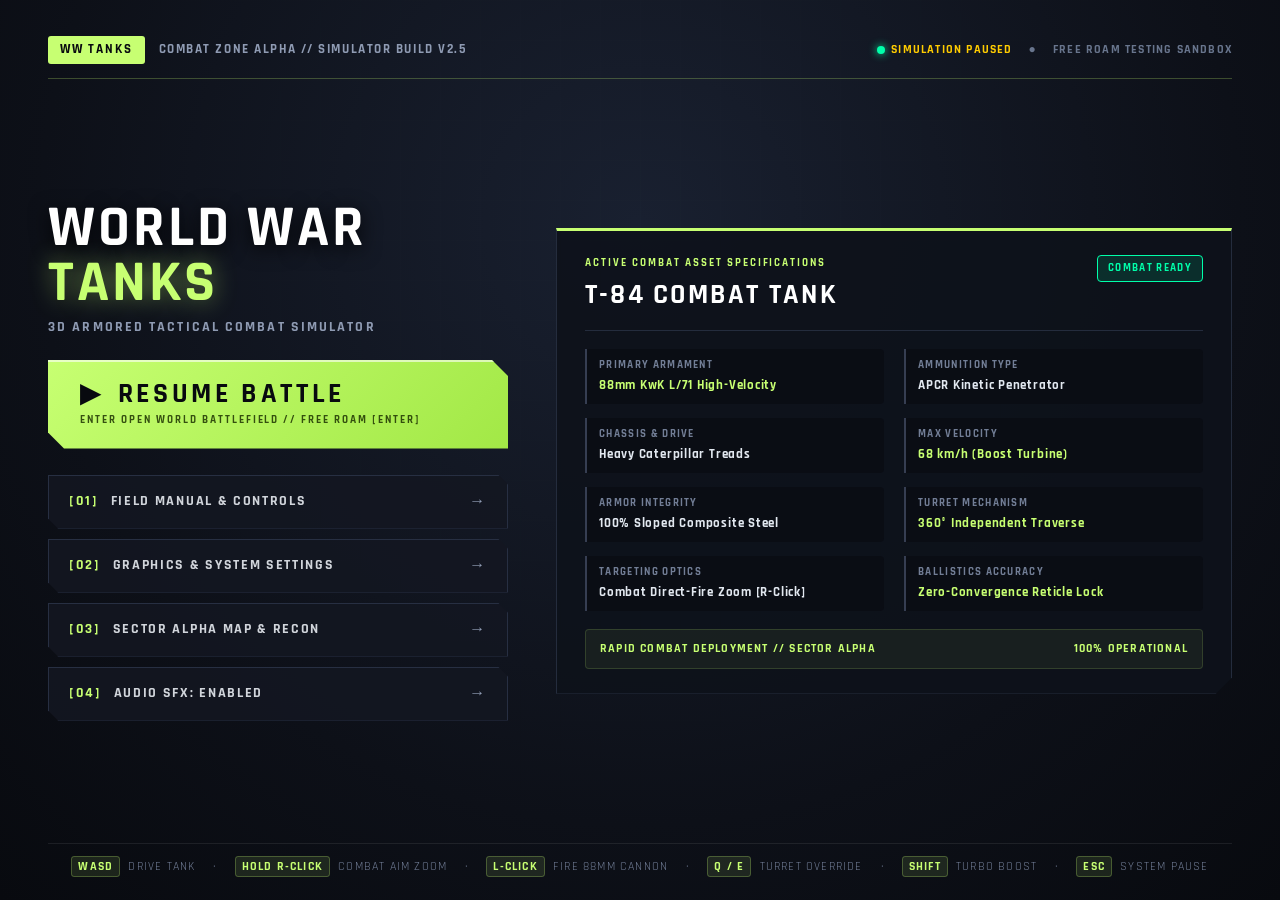
==== index.html @ 4872852e "Completely purge fake DOM cursor div to eliminate stuck green arrow, enforce 100% native hardware SV" ====
<!doctype html>
<html lang="en" data-ui-theme="light">

<head>
    <meta http-equiv="Cache-Control" content="no-cache, no-store, must-revalidate" />
    <meta http-equiv="Pragma" content="no-cache" />
    <meta http-equiv="Expires" content="0" />
  <script>
    (function () {
      window.__errors = [];
      window.addEventListener('error', function (e) {
        console.error('[CAPTURE-ERROR]', e.message, e.filename, e.lineno, e.error);
        window.__errors.push({ type: 'error', message: e.message, filename: e.filename, lineno: e.lineno, stack: e.error ? e.error.stack : null });
      });
      window.addEventListener('unhandledrejection', function (e) {
        console.error('[CAPTURE-REJECTION]', e.reason);
        window.__errors.push({ type: 'rejection', reason: String(e.reason), stack: e.reason ? (e.reason.stack || e.reason.message) : null });
      });
      const origFetch = window.fetch;
      window.fetch = async function (...args) {
        const res = await origFetch.apply(this, args);
        const origJson = res.json.bind(res);
        res.json = async function () {
          try {
            return await origJson();
          } catch (err) {
            console.error('[FETCH-JSON-FAIL]', args[0], err);
            window.__failedFetch = { url: args[0], status: res.status, err: err.message };
            throw err;
          }
        };
        return res;
      };
      const origParse = JSON.parse;
      JSON.parse = function (text, reviver) {
        try {
          return origParse.call(this, text, reviver);
        } catch (err) {
          console.error('[JSON-PARSE-FAIL]', text ? text.substring(0, 100) : text, err);
          window.__failedJsonParse = { text: text ? text.substring(0, 200) : text, err: err.message };
          throw err;
        }
      };
    })();
  </script>

  <meta charset="UTF-8" />
  <meta name="viewport" content="width=device-width, initial-scale=1.0, viewport-fit=cover" />
  <title>World War Tanks: 3D Armored Warfare</title>
  <link rel="canonical" href="https://longhoang-lyo.com/" />
  <link rel="alternate" hreflang="x-default" href="https://longhoang-lyo.com/" />
  <link rel="alternate" hreflang="en" href="https://longhoang-lyo.com/" />
  <meta name="description"
    content="World War Tanks 3D is an immersive armored warfare combat simulator featuring realistic track physics, 360-degree turret aiming, and open-world tactical exploration." />
  <meta name="author" content="WW Tanks Team" />
  <meta name="keywords"
    content="Tank Game, World War Tanks, Armored Warfare, Three.js, WebGL, 3D Game, Tank Simulator" />
  <meta name="robots" content="index, follow, max-image-preview:large, max-snippet:-1, max-video-preview:-1" />
  <meta name="google-site-verification" content="google7dbbbe643b465dba" />
  <meta name="mobile-web-app-capable" content="yes" />
  <meta name="apple-mobile-web-app-capable" content="yes" />
  <meta name="apple-mobile-web-app-status-bar-style" content="default" />
  <meta name="theme-color" content="#ffffff" />

  <!-- OpenGraph / Social -->
  <meta property="og:type" content="website" />
  <meta property="og:url" content="https://longhoang-lyo.com/" />
  <meta property="og:title" content="World War Tanks: 3D Armored Warfare" />
  <meta property="og:description" content="Immersive 3D armored combat simulator with realistic physics." />
  <meta property="og:image" content="https://longhoang-lyo.com/assets/meta/og-preview.png" />
  <meta property="og:image:width" content="1200" />
  <meta property="og:image:height" content="630" />
  <meta property="og:image:alt" content="World War Tanks 3D Combat Simulator Preview" />
  <meta property="og:site_name" content="World War Tanks 3D" />

  <!-- Twitter Cards -->
  <meta name="twitter:card" content="summary_large_image" />
  <meta name="twitter:site" content="@wwtanks_game" />
  <meta name="twitter:creator" content="@wwtanks_game" />
  <meta name="twitter:title" content="World War Tanks: 3D Armored Warfare" />
  <meta name="twitter:description" content="Immersive 3D armored combat simulator with realistic physics." />
  <meta name="twitter:image" content="https://longhoang-lyo.com/assets/meta/og-preview.png" />

  <!-- Favicon & Manifest Suite -->
  <link rel="icon" href="/favicon.ico" sizes="any" />
  <link rel="icon" type="image/svg+xml" href="/assets/elements/app-icon.svg" />
  <link rel="apple-touch-icon" sizes="180x180" href="/assets/elements/icon-192.png" />
  <link rel="manifest" href="/site.webmanifest" />
  <link rel="preload" as="image" href="/assets/elements/hud/title-intro.svg" fetchpriority="high" />

  <!-- Schema.org JSON-LD Structured Data -->
  <script type="application/ld+json">
    {
      "@context": "https://schema.org",
      "@type": "VideoGame",
      "name": "World War Tanks 3D: Armored Warfare",
      "description": "Immersive 3D armored combat simulator with realistic track physics, independent turret traversal, and open-world tactical gameplay.",
      "genre": ["Action", "Simulation", "Vehicle Combat"],
      "gamePlatform": ["Web Browser", "PC"]
    }
    </script>

  <style>


    *,
    *::before,
    *::after {
      box-sizing: border-box;
    }

    html {
      font-size: clamp(62.5%, 0.3125vw + 34.375%, 95%);
    }

    html,
    body {
      margin: 0;
      padding: 0;
      width: 100%;
      height: 100%;
      height: 100dvh;
      overflow: hidden !important;
      position: fixed;
      inset: 0;
      touch-action: none;
      -webkit-overflow-scrolling: touch;
      background-color: #0b0f15;
    }

    #webgl {
      position: fixed;
      inset: 0;
      width: 100%;
      height: 100%;
      display: block;
      z-index: 1;
      touch-action: none;
    }

    .sr-only,
    .visually-hidden,
    .u-visually-hidden {
      position: absolute !important;
      width: 1px !important;
      height: 1px !important;
      padding: 0 !important;
      margin: -1px !important;
      overflow: hidden !important;
      clip: rect(0, 0, 0, 0) !important;
      clip-path: inset(50%) !important;
      white-space: nowrap !important;
      border: 0 !important;
    }

    .fonts-loader {
      position: absolute;
      width: 1px;
      height: 1px;
      overflow: hidden;
      opacity: 0;
      pointer-events: none;
    }

    .startup-intro {
      position: fixed;
      inset: 0;
      z-index: 999;
      pointer-events: none;
      background-color: transparent;
    }

    .startup-intro__title {
      position: absolute;
      bottom: 3rem;
      left: 3rem;
      width: clamp(48rem, 36vw, 60rem);
      aspect-ratio: 569 / 213;
      background: url("/assets/elements/hud/title-intro.svg") no-repeat left bottom / contain;
      margin: 0;
      z-index: 1;
      pointer-events: none;
      opacity: 1;
    }

    @media (orientation: portrait) {
      .startup-intro__title {
        position: absolute;
        top: max(2rem, var(--layout-safe-top, 2rem));
        bottom: auto;
        left: max(2rem, var(--layout-safe-left, 2rem));
        width: min(calc(100vw - 4rem), 44rem);
      }
    }

    .startup-intro__stage--loading {
      position: absolute;
      inset: 0;
      display: grid;
      place-items: center;
      z-index: 2;
      background-color: #ffffff;
      pointer-events: auto;
    }

    .startup-intro__loader-shell {
      display: flex;
      flex-direction: column;
      gap: 1.6rem;
      width: min(31.5rem, calc(100vw - 4rem));
      box-sizing: border-box;
    }

    .startup-intro__label-row {
      display: flex;
      align-items: center;
      justify-content: space-between;
      gap: 1.2rem;
      width: 100%;
      box-sizing: border-box;
    }

    .startup-intro__label {
      margin: 0;
      flex: 1;
      min-width: 0;
      white-space: nowrap;
      overflow: hidden;
      text-overflow: ellipsis;
      font-family: "Rajdhani", "Barlow Condensed", "Trebuchet MS", sans-serif !important; letter-spacing: 0.08em; text-transform: uppercase;
      font-size: 1.6rem;
      font-weight: 800;
      letter-spacing: 0.02em;
      line-height: 1;
      text-transform: uppercase;
      color: #11121a;
    }

    .startup-intro__spinner {
      position: relative;
      width: 3.5rem;
      height: 2.6rem;
      flex: 0 0 auto;
    }

    .startup-intro__spinner-icon {
      position: absolute;
      width: 2rem;
      height: 2rem;
      object-fit: contain;
    }

    .startup-intro__spinner-icon--left {
      top: 0;
      left: 0;
      transform-origin: 50% 50%;
      animation: startup-intro-spin-left 6s linear infinite;
    }

    .startup-intro__spinner-icon--right {
      right: 0;
      bottom: 0;
      transform-origin: 50% 50%;
      animation: startup-intro-spin-right 6s linear infinite;
    }

    @keyframes startup-intro-spin-left {
      from {
        transform: rotate(0deg);
      }

      to {
        transform: rotate(-360deg);
      }
    }

    @keyframes startup-intro-spin-right {
      from {
        transform: rotate(0deg);
      }

      to {
        transform: rotate(360deg);
      }
    }

    .startup-intro__progress {
      position: relative;
      width: 100%;
      height: 2.8rem;
      box-sizing: border-box;
    }

    .startup-intro__progress-svg {
      width: 100%;
      height: 100%;
      display: block;
    }

    .startup-intro__progress-svg use[id^="bar_"] {
      display: none;
    }

    @media (max-width: 48rem) {
      .startup-intro__loader-shell {
        width: min(30rem, calc(100vw - 4rem));
        gap: 1.2rem;
      }

      .startup-intro__label {
        font-size: 1.6rem;
      }
    }

    /* FPS Turret Sniper Scope Styling */
    body.fps-mode-active #aim-circle {
      width: 48px !important;
      height: 48px !important;
      transition: width 0.15s ease, height 0.15s ease;
    }

    body.fps-mode-active #aim-circle .aim-dot {
      background: #ff3344 !important;
      box-shadow: 0 0 8px rgba(255, 51, 68, 0.95) !important;
      width: 5px !important;
      height: 5px !important;
    }

    body.fps-mode-active #aim-circle .aim-part {
      background: rgba(0, 255, 170, 0.95) !important;
      box-shadow: 0 0 5px rgba(0, 255, 170, 0.8) !important;
    }

    body.fps-mode-active #aim-circle .aim-top {
      height: 14px !important;
    }

    body.fps-mode-active #aim-circle .aim-bottom {
      height: 14px !important;
    }

    body.fps-mode-active #aim-circle .aim-left {
      width: 14px !important;
    }

    body.fps-mode-active #aim-circle .aim-right {
      width: 14px !important;
    }
  
    /* Tactical HUD: only visible in-game */
    body.in-menu-mode #tank-hud,
    body.in-menu-mode #aim-circle,
    body.in-menu-mode #aim-required-alert,
    body.in-menu-mode #fps-mode-badge {
      display: none !important;
      visibility: hidden !important;
      pointer-events: none !important;
    }

    
    /* PERMANENT SUPPRESSION OF TUTORIAL CARDS & FLOATING NOTICES */
    .tutorial-card,
    .tutorial-card--desktop,
    .tutorial-card__panel,
    .tutorial-card__touch-body,
    .tutorial-card__content,
    .tutorial-card__keys,
    .tutorial-card__copy {
      display: none !important;
      opacity: 0 !important;
      visibility: hidden !important;
      pointer-events: none !important;
    }

    </style>
  <link rel="preconnect" href="https://fonts.googleapis.com" />
  <link rel="preconnect" href="https://fonts.gstatic.com" crossorigin />
  <link rel="preconnect" href="https://www.gstatic.com" crossorigin />
  
  <link href="https://fonts.googleapis.com/css2?family=Barlow:wght@400;500;600;700&display=swap" rel="stylesheet"
    media="print" onload="this.media='all'" />
  <noscript>
    <div
      style="padding: 2rem; color: #ffffff; background: #0c1118; font-family: sans-serif; max-width: 800px; margin: 0 auto;">
      <h1>World War Tanks: 3D Armored Warfare</h1>
      <p>A WebGL-enabled browser is required to play World War Tanks 3D.</p>
      <h2>Combat Controls</h2>
      <ul>
        <li><strong>W / S:</strong> Hull Treads Forward / Reverse</li>
        <li><strong>A / D:</strong> Neutral Pivot Steering Left / Right</li>
        <li><strong>Mouse:</strong> Turret Traverse & Camera Orbit</li>
        <li><strong>Space / Click:</strong> Fire Main Cannon</li>
        <li><strong>Shift:</strong> Boost Overdrive</li>
      </ul>
    </div>
  </noscript>
  <!-- Cloudflare Web Analytics -->
  <script>
    const host = window.location.hostname
    const isLocal =
      host === "localhost" ||
      host === "127.0.0.1" ||
      host === "[::1]" ||
      host.endsWith(".local") ||
      /^10\.\d+\.\d+\.\d+$/.test(host) ||
      /^192\.168\.\d+\.\d+$/.test(host) ||
      /^172\.(1[6-9]|2\d|3[0-1])\.\d+\.\d+$/.test(host)
    const isPreview =
      host.endsWith(".pages.dev") && host !== "long-hoang-portfolio.pages.dev"

    if (!isLocal && !isPreview) {
      const s = document.createElement("script")
      s.defer = true
      s.src = "https://static.cloudflareinsights.com/beacon.min.js"
      s.setAttribute(
        "data-cf-beacon",
        '{"token": "ac46163c5b574a99a1c7b91dee848b37", "spa": true}',
      )
      document.head.appendChild(s)
    }
  </script>
  <!-- End Cloudflare Web Analytics -->
  <script type="module" crossorigin src="/assets/vYUQZzfX.js?v=2.6.0"></script>
  <link rel="modulepreload" crossorigin href="/assets/C0xwqhbh.js">
  <link rel="modulepreload" crossorigin href="/assets/DrDnj3Lb.js">
  <link rel="modulepreload" crossorigin href="/assets/BW6YWG0R.js">
  <link rel="modulepreload" crossorigin href="/assets/Co_82n2H.js">
  <link rel="modulepreload" crossorigin href="/assets/t1WzwXnd.js">
  <link rel="modulepreload" crossorigin href="/assets/D9JAKPuk.js">
  <link rel="modulepreload" crossorigin href="/assets/CozVMRND.js">
  <link rel="modulepreload" crossorigin href="/assets/DADMk73e.js">
  <link rel="stylesheet" crossorigin href="/assets/BcJjgNcx.css">

  <style id="tank-game-hud-style">
    /* Hide portfolio banners and promotional artifacts */
    [aria-label*="Skip gameplay"],
    [aria-label*="Open About Me"],
    [aria-label*="preview my projects"] {
      display: none !important;
    }

    /* World War Tank Combat HUD */
    #tank-hud {
      position: fixed;
      inset: 0;
      pointer-events: none;
      z-index: 100;
      font-family: "Rajdhani", "Barlow Condensed", "Inter", -apple-system, BlinkMacSystemFont, "Segoe UI", Roboto, sans-serif;
      color: #ffffff;
      user-select: none;
    }

    /* World War Tanks Precision Combat Crosshair */
    #aim-circle {
      position: fixed !important;
      top: 50% !important;
      left: 50% !important;
      transform: translate(-50%, -50%) !important;
      width: 32px !important;
      height: 32px !important;
      pointer-events: none !important;
      display: block !important;
      z-index: 99999 !important;
      opacity: 0.92 !important;
      transition: opacity 0.2s ease, width 0.15s ease, height 0.15s ease;
    }

    body.aim-mode-active #aim-circle {
      opacity: 1.0 !important;
      width: 38px !important;
      height: 38px !important;
    }

    #aim-circle .aim-visual {
      position: relative !important;
      width: 100% !important;
      height: 100% !important;
    }

    #aim-circle .aim-dot {
      position: absolute !important;
      top: 50% !important;
      left: 50% !important;
      width: 5px !important;
      height: 5px !important;
      background: #00ffaa !important;
      border-radius: 50% !important;
      transform: translate(-50%, -50%) !important;
      box-shadow: 0 0 6px rgba(0, 255, 170, 0.95), 0 0 2px #000000 !important;
      border: none !important;
      opacity: 1 !important;
      display: block !important;
    }

    body.aim-mode-active #aim-circle .aim-dot {
      background: #ff3344 !important;
      box-shadow: 0 0 10px rgba(255, 51, 68, 1.0), 0 0 2px #000000 !important;
    }

    #aim-circle .aim-part {
      position: absolute !important;
      background: #ffffff !important;
      box-shadow: 0 0 2px #000000, 0 0 4px rgba(0, 0, 0, 0.8) !important;
      background-image: none !important;
      border-radius: 1px !important;
    }

    body.aim-mode-active #aim-circle .aim-part {
      background: #00ffaa !important;
      box-shadow: 0 0 6px rgba(0, 255, 170, 0.9), 0 0 2px #000000 !important;
    }

    #aim-circle .aim-top {
      top: 0px !important;
      left: 50% !important;
      transform: translateX(-50%) !important;
      width: 2px !important;
      height: 8px !important;
    }

    #aim-circle .aim-bottom {
      bottom: 0px !important;
      left: 50% !important;
      transform: translateX(-50%) !important;
      width: 2px !important;
      height: 8px !important;
    }

    #aim-circle .aim-left {
      left: 0px !important;
      top: 50% !important;
      transform: translateY(-50%) !important;
      width: 8px !important;
      height: 2px !important;
    }

    #aim-circle .aim-right {
      right: 0px !important;
      top: 50% !important;
      transform: translateY(-50%) !important;
      width: 8px !important;
      height: 2px !important;
    }

    #aim-circle .aim-kill,
    #aim-circle .aim-kill-part,
    #aim-circle .aim-grab-mode-wrapper,
    .tank-crosshair {
      display: none !important;
    }

    /* Completely eliminate all storytelling, case-study, tutorial, and portfolio elements */
    .tutorial-card,
    .tutorial-layer,
    #tutorial-layer,
    .action-point,
    .action-point-layer,
    .case-study-page,
    .case-study-page__images-column,
    .case-study-page__sidebar,
    .case-study-page__toc-bg,
    .case-study-page__toc-surface,
    .about-page,
    .statue-page,
    .hanzii-page,
    .touch-map-button,
    .grab-mode-bottom-hud,
    .grab-mode-pill,
    .email-popup,
    .submit-item-popup {
      display: none !important;
      opacity: 0 !important;
      visibility: hidden !important;
      pointer-events: none !important;
    }


    /* Top Header Banner */
    .tank-top-bar {
      position: absolute;
      top: 16px;
      left: 50%;
      transform: translateX(-50%);
      display: flex;
      align-items: center;
      gap: 16px;
      background: rgba(15, 20, 28, 0.75);
      border: 1px solid rgba(0, 255, 170, 0.35);
      border-radius: 6px;
      padding: 6px 20px;
      backdrop-filter: blur(8px);
      font-size: 13px;
      font-weight: 700;
      letter-spacing: 0.12em;
      text-transform: uppercase;
    }

    .tank-top-bar .badge {
      background: #00ffaa;
      color: #0b0f15;
      padding: 2px 8px;
      border-radius: 3px;
      font-weight: 800;
    }

    /* Bottom Left: Vehicle Status & Hull Compass */
    .tank-status-panel {
      position: absolute;
      bottom: 24px;
      left: 24px;
      width: 280px;
      background: rgba(12, 17, 24, 0.85);
      border: 1px solid rgba(255, 255, 255, 0.15);
      border-left: 4px solid #00ffaa;
      border-radius: 8px;
      padding: 16px;
      backdrop-filter: blur(10px);
      box-shadow: 0 8px 32px rgba(0, 0, 0, 0.4);
    }

    .tank-status-title {
      display: flex;
      justify-content: space-between;
      align-items: center;
      margin-bottom: 8px;
      font-size: 14px;
      font-weight: 800;
      letter-spacing: 0.08em;
      color: #00ffaa;
    }

    .tank-hp-bar-shell {
      width: 100%;
      height: 12px;
      background: rgba(255, 255, 255, 0.1);
      border-radius: 3px;
      overflow: hidden;
      margin-bottom: 8px;
    }

    .tank-hp-fill {
      width: 100%;
      height: 100%;
      background: linear-gradient(90deg, #00ffaa, #00bfff);
      transition: width 0.3s ease;
    }

    .tank-telemetry-row {
      display: flex;
      justify-content: space-between;
      font-size: 12px;
      color: #a0aec0;
      font-weight: 600;
    }

    .tank-telemetry-value {
      font-size: 16px;
      font-weight: 800;
      color: #ffffff;
    }

    /* Bottom Right: Weapon & Munitions Tray */
    .tank-weapon-panel {
      position: absolute;
      bottom: 24px;
      right: 24px;
      width: 260px;
      background: rgba(12, 17, 24, 0.85);
      border: 1px solid rgba(255, 255, 255, 0.15);
      border-right: 4px solid #00d4ff;
      border-radius: 8px;
      padding: 16px;
      backdrop-filter: blur(10px);
      box-shadow: 0 8px 32px rgba(0, 0, 0, 0.4);
      text-align: right;
    }

    .tank-weapon-name {
      font-size: 14px;
      font-weight: 800;
      color: #00d4ff;
      letter-spacing: 0.06em;
      margin-bottom: 4px;
    }

    .tank-status-ready {
      font-size: 13px;
      font-weight: 700;
      color: #00ffaa;
      margin-bottom: 8px;
    }

    .tank-ammo-counts {
      display: flex;
      justify-content: flex-end;
      gap: 16px;
      font-size: 12px;
      color: #cbd5e0;
    }

    /* Controls guide bottom bar */
    .tank-controls-bar {
      position: absolute;
      bottom: 12px;
      left: 50%;
      transform: translateX(-50%);
      font-size: 11px;
      color: rgba(255, 255, 255, 0.8);
      background: rgba(17, 18, 26, 0.85);
      border: 1px solid #272935;
      padding: 5px 16px;
      border-radius: 20px;
      letter-spacing: 0.06em;
      white-space: nowrap;
      z-index: 100;
    }

    .tank-controls-bar span {
      color: #00ffaa;
      font-weight: 700;
    }
  
            /* =========================================================
       PHYSICAL IN-GAME TACTICAL HARDWARE CURSOR
       ========================================================= */
    /* AUTHENTIC HARDWARE-ACCELERATED IN-GAME TACTICAL CURSOR */
    body.in-menu-mode,
    body.in-menu-mode *,
    #game-home-screen,
    #game-home-screen *,
    .menu-modal-overlay,
    .menu-modal-overlay * {
      cursor: url("data:image/svg+xml,%3Csvg xmlns='http://www.w3.org/2000/svg' width='28' height='28' viewBox='0 0 28 28'%3E%3Cpolygon points='1,1 1,22 7,16 11,26 15,24 11,15 19,15' fill='%23c7ff72' stroke='%23000' stroke-width='1.5' stroke-linejoin='round' filter='drop-shadow(0 2px 4px rgba(0,0,0,0.8))'/%3E%3Cpolygon points='3,4 3,17 7,13 10,21 12,20 9,13 15,13' fill='%2300ffaa' opacity='0.7'/%3E%3Ccircle cx='2' cy='2' r='1.5' fill='%23ffffff'/%3E%3C/svg%3E") 1 1, default !important;
    }

    body.in-menu-mode button,
    body.in-menu-mode a,
    body.in-menu-mode input,
    body.in-menu-mode select,
    body.in-menu-mode .btn-deck-deploy,
    body.in-menu-mode .btn-deck-action,
    body.in-menu-mode .preset-card,
    body.in-menu-mode .settings-tab-btn,
    body.in-menu-mode .opt-btn,
    body.in-menu-mode .menu-modal-close,
    body.in-menu-mode [role="button"],
    #game-home-screen button,
    #game-home-screen [role="button"],
    .menu-modal-overlay button,
    .menu-modal-overlay [role="button"],
    .menu-modal-overlay input,
    .menu-modal-overlay select {
      cursor: url("data:image/svg+xml,%3Csvg xmlns='http://www.w3.org/2000/svg' width='28' height='28' viewBox='0 0 28 28'%3E%3Cpolygon points='1,1 1,22 7,16 11,26 15,24 11,15 19,15' fill='%2300ffaa' stroke='%23000' stroke-width='1.5' stroke-linejoin='round' filter='drop-shadow(0 2px 4px rgba(0,0,0,0.8))'/%3E%3Cpolygon points='3,4 3,17 7,13 10,21 12,20 9,13 15,13' fill='%23ffffff' opacity='0.8'/%3E%3Ccircle cx='2' cy='2' r='1.5' fill='%23ffffff'/%3E%3C/svg%3E") 1 1, pointer !important;
    }

/* =========================================================
       CUSTOM TACTICAL IN-GAME CURSOR & SETTINGS SYSTEM
       ========================================================= */
    

    

    /* In-game Live FPS Badge */
    #live-fps-badge {
      display: inline-flex;
      align-items: center;
      gap: 6px;
      padding: 4px 10px;
      background: #11121a;
      border: 1px solid #272935;
      border-radius: 999px;
      color: #c7ff72;
      font-family: monospace;
      font-size: 11px;
      font-weight: 800;
      letter-spacing: 0.05em;
    }

    /* Pause Menu Header Return Button */
    #btn-return-menu {
      position: fixed;
      top: 18px;
      left: 18px;
      z-index: 999;
      background: #11121a;
      border: 1px solid #272935;
      color: #c7ff72;
      padding: 8px 16px;
      font-family: "Rajdhani", "Barlow Condensed", -apple-system, sans-serif;
      font-size: 12px;
      font-weight: 800;
      letter-spacing: 0.08em;
      border-radius: 6px;
      cursor: pointer;
      transition: all 0.15s ease;
      display: flex;
      align-items: center;
      gap: 6px;
    }

    #btn-return-menu:hover {
      background: #191b24;
      border-color: #c7ff72;
      box-shadow: 0 0 12px rgba(199, 255, 114, 0.25);
    }

    /* Settings Modal Navigation Tabs */
    .settings-tabs-bar {
      display: grid;
      grid-template-columns: repeat(4, 1fr);
      gap: 8px;
      border-bottom: 2px solid #272935;
      padding-bottom: 12px;
      margin-bottom: 16px;
      overflow: visible;
    }

    .settings-tab-btn {
      background: #11121a;
      border: 1px solid #272935;
      color: #8f93a5;
      font-family: "Rajdhani", "Barlow Condensed", sans-serif;
      font-size: 13px;
      font-weight: 700;
      letter-spacing: 0.08em;
      letter-spacing: 0.05em;
      text-transform: uppercase;
      padding: 10px 6px;
      border-radius: 6px;
      transition: all 0.15s ease;
      white-space: nowrap;
      display: flex;
      align-items: center;
      justify-content: center;
      box-sizing: border-box;
      width: 100%;
    }

    .settings-tab-btn:hover {
      color: #ffffff;
      border-color: #393b49;
    }

    .settings-tab-btn.active {
      background: #191b24;
      border-color: #c7ff72;
      color: #c7ff72;
      box-shadow: 0 0 12px rgba(199, 255, 114, 0.15);
    }

    .settings-tab-pane {
      display: none;
      flex-direction: column;
      gap: 14px;
    }

    .settings-tab-pane.active {
      display: flex;
    }

    /* Settings Rows & Pill Buttons */
    .setting-row {
      display: flex;
      flex-direction: column;
      gap: 6px;
      padding: 12px 14px;
      background: #11121a;
      border: 1px solid #202330;
      border-radius: 8px;
    }

    .setting-label-row {
      display: flex;
      justify-content: space-between;
      align-items: center;
    }

    .setting-title {
      font-family: "Rajdhani", "Barlow Condensed", sans-serif;
      font-size: 14px;
      font-weight: 700;
      letter-spacing: 0.08em;
      color: #dfdfe2;
      text-transform: uppercase;
      display: flex;
      align-items: center;
      gap: 8px;
    }

    .setting-current-val {
      font-size: 11px;
      font-weight: 800;
      color: #c7ff72;
      letter-spacing: 0.06em;
    }

    .setting-desc {
      font-size: 11px;
      color: #686a77;
      margin: 0;
      line-height: 1.4;
    }

    .opt-btn-group {
      display: flex;
      gap: 6px;
      flex-wrap: wrap;
      margin-top: 4px;
    }

    .opt-btn {
      padding: 6px 14px;
      background: #191b24;
      border: 1px solid #272935;
      color: #8f93a5;
      border-radius: 6px;
      font-family: "Rajdhani", "Barlow Condensed", sans-serif;
      font-size: 13px;
      font-weight: 700;
      letter-spacing: 0.08em;
      letter-spacing: 0.08em;
      text-transform: uppercase;
      transition: all 0.12s ease;
    }

    .opt-btn:hover {
      border-color: #393b49;
      color: #dfdfe2;
    }

    .opt-btn.active {
      background: rgba(199, 255, 114, 0.12);
      border-color: #c7ff72;
      color: #c7ff72;
      box-shadow: 0 0 10px rgba(199, 255, 114, 0.2);
    }

    .preset-card-group {
      display: grid;
      grid-template-columns: repeat(4, 1fr);
      gap: 8px;
      margin-top: 4px;
    }

    .preset-card {
      background: #11121a;
      border: 2px solid #272935;
      border-radius: 8px;
      padding: 10px 8px;
      display: flex;
      flex-direction: column;
      align-items: center;
      gap: 4px;
      cursor: pointer;
      transition: all 0.15s ease;
      text-align: center;
    }

    .preset-card:hover {
      border-color: #393b49;
      transform: translateY(-2px);
    }

    .preset-card.active {
      border-color: #c7ff72;
      background: rgba(199, 255, 114, 0.08);
      box-shadow: 0 0 16px rgba(199, 255, 114, 0.2);
    }

    .preset-name {
      font-family: "Rajdhani", "Barlow Condensed", sans-serif !important;
      font-size: 16px;
      font-weight: 800;
      letter-spacing: 0.1em;
      text-transform: uppercase;
      letter-spacing: 0.05em;
      color: #ffffff;
    }

    .preset-card.active .preset-name {
      color: #c7ff72;
    }

    .preset-sub {
      font-size: 10px;
      color: #686a77;
      font-weight: 700;
    }

    /* Sliders */
    .setting-slider {
      width: 100%;
      height: 6px;
      background: #272935;
      border-radius: 3px;
      outline: none;
      -webkit-appearance: none;
      margin-top: 6px;
    }

    .setting-slider::-webkit-slider-thumb {
      -webkit-appearance: none;
      width: 18px;
      height: 18px;
      background: #c7ff72;
      border: 2px solid #11121a;
      border-radius: 50%;
      cursor: pointer;
      box-shadow: 0 0 8px rgba(199, 255, 114, 0.4);
    }

/* =========================================================
       WORLD WAR TANKS: 3D ARMORED WARFARE - AUTHENTIC HOME SCREEN
       ========================================================= */
    /* =========================================================
       AUTHENTIC AAA VIDEO GAME COMMAND DECK & HOME SCREEN
       ========================================================= */
    #game-home-screen {
      position: fixed !important;
      inset: 0 !important;
      z-index: 100000 !important;
      display: flex !important;
      flex-direction: column !important;
      justify-content: space-between !important;
      align-items: center !important;
      padding: 36px 48px 24px 48px !important;
      box-sizing: border-box !important;
      pointer-events: auto !important;
      /* Genuine AAA Military Dark Slate Steel & Tactical Vignette */
      background: 
        radial-gradient(circle at 50% 25%, rgba(28, 36, 54, 0.85) 0%, rgba(13, 16, 24, 0.98) 65%, #080a0f 100%),
        linear-gradient(rgba(199, 255, 114, 0.03) 1px, transparent 1px),
        linear-gradient(90deg, rgba(199, 255, 114, 0.03) 1px, #080a0f 1px) !important;
      background-size: 100% 100%, 40px 40px, 40px 40px !important;
      opacity: 1;
      visibility: visible;
      transition: opacity 0.35s cubic-bezier(0.16, 1, 0.3, 1), visibility 0.35s ease;
      font-family: "Rajdhani", "Barlow Condensed", sans-serif;
      user-select: none;
      overflow: hidden;
    }

    #game-home-screen.menu-hidden {
      opacity: 0 !important;
      visibility: hidden !important;
      pointer-events: none !important;
    }

    /* Top Command Header */
    .deck-top-bar {
      width: 100%;
      max-width: 1320px;
      display: flex;
      justify-content: space-between;
      align-items: center;
      border-bottom: 1px solid rgba(199, 255, 114, 0.25);
      padding-bottom: 14px;
      box-sizing: border-box;
    }

    .deck-brand {
      display: flex;
      align-items: center;
      gap: 14px;
    }

    .deck-badge {
      padding: 4px 12px;
      background: #c7ff72;
      color: #080a0f;
      font-size: 13px;
      font-weight: 800;
      letter-spacing: 0.14em;
      border-radius: 3px;
    }

    .deck-sector {
      font-size: 13px;
      font-weight: 700;
      color: #8f9bb3;
      letter-spacing: 0.12em;
      text-transform: uppercase;
    }

    .deck-telemetry {
      display: flex;
      align-items: center;
      gap: 16px;
      font-size: 12px;
      font-weight: 700;
      letter-spacing: 0.1em;
      color: #68758d;
    }

    .deck-status-active {
      color: #00ffaa;
      display: flex;
      align-items: center;
      gap: 6px;
    }

    .deck-status-active::before {
      content: "";
      width: 8px;
      height: 8px;
      background: #00ffaa;
      border-radius: 50%;
      box-shadow: 0 0 8px #00ffaa;
      animation: status-blink 2s infinite ease-in-out;
    }

    @keyframes status-blink {
      0%, 100% { opacity: 1; transform: scale(1); }
      50% { opacity: 0.4; transform: scale(0.85); }
    }

    /* Main Deck Layout: 2 High-Tech Columns */
    .deck-body {
      width: 100%;
      max-width: 1320px;
      display: grid;
      grid-template-columns: 460px 1fr;
      gap: 48px;
      align-items: center;
      margin: auto 0;
    }

    /* Left Column: Command & Deploy */
    .deck-left-col {
      display: flex;
      flex-direction: column;
      gap: 22px;
    }

    .deck-hero-title {
      font-family: "Rajdhani", "Barlow Condensed", sans-serif;
      font-size: 58px;
      font-weight: 900;
      line-height: 0.95;
      letter-spacing: 0.05em;
      color: #ffffff;
      text-transform: uppercase;
      text-shadow: 0 4px 20px rgba(0, 0, 0, 0.9);
      margin: 0;
    }

    .deck-hero-title span {
      color: #c7ff72;
      text-shadow: 0 0 24px rgba(199, 255, 114, 0.45);
    }

    .deck-hero-sub {
      font-size: 14px;
      font-weight: 700;
      color: #8f9bb3;
      letter-spacing: 0.15em;
      text-transform: uppercase;
      margin-top: 6px;
    }

    /* Massive Primary DEPLOY CTA Button */
    .btn-deck-deploy {
      position: relative;
      width: 100%;
      padding: 20px 32px;
      background: linear-gradient(135deg, #c7ff72 0%, #a2e846 100%);
      color: #080a0f;
      border: none;
      clip-path: polygon(0 0, calc(100% - 16px) 0, 100% 16px, 100% 100%, 16px 100%, 0 calc(100% - 16px));
      font-family: "Rajdhani", "Barlow Condensed", sans-serif;
      font-size: 26px;
      font-weight: 900;
      letter-spacing: 0.14em;
      text-transform: uppercase;
      cursor: pointer;
      display: flex;
      flex-direction: column;
      align-items: flex-start;
      gap: 4px;
      box-shadow: 0 8px 32px rgba(199, 255, 114, 0.3), inset 0 2px 0 rgba(255, 255, 255, 0.6);
      transition: all 0.15s ease;
      overflow: hidden;
    }

    .btn-deck-deploy:hover {
      background: linear-gradient(135deg, #d8ff8a 0%, #b4f757 100%);
      transform: translateY(-2px);
      box-shadow: 0 12px 40px rgba(199, 255, 114, 0.5), inset 0 2px 0 rgba(255, 255, 255, 0.8);
    }

    .btn-deck-deploy:active {
      transform: translateY(2px);
      box-shadow: 0 4px 16px rgba(199, 255, 114, 0.3);
    }

    .btn-deploy-main {
      display: flex;
      align-items: center;
      gap: 12px;
      font-size: 28px;
      line-height: 1;
    }

    .btn-deploy-sub {
      font-size: 11px;
      font-weight: 800;
      letter-spacing: 0.18em;
      color: #1e3302;
      opacity: 0.85;
    }

    /* Tactical Action Buttons */
    .deck-actions-list {
      display: flex;
      flex-direction: column;
      gap: 10px;
      margin-top: 4px;
    }

    .btn-deck-action {
      width: 100%;
      padding: 14px 20px;
      background: rgba(19, 23, 34, 0.85);
      border: 1px solid #272f42;
      clip-path: polygon(0 0, calc(100% - 10px) 0, 100% 10px, 100% 100%, 10px 100%, 0 calc(100% - 10px));
      color: #d1d5db;
      font-family: "Rajdhani", "Barlow Condensed", sans-serif;
      font-size: 14px;
      font-weight: 700;
      letter-spacing: 0.12em;
      text-transform: uppercase;
      display: flex;
      justify-content: space-between;
      align-items: center;
      cursor: pointer;
      transition: all 0.12s ease;
    }

    .btn-deck-action:hover {
      background: #1b2130;
      border-color: #c7ff72;
      color: #ffffff;
      transform: translateX(4px);
      box-shadow: 0 0 16px rgba(199, 255, 114, 0.15);
    }

    .action-num {
      color: #c7ff72;
      font-weight: 800;
      margin-right: 12px;
    }

    .action-arrow {
      color: #8f9bb3;
      font-size: 16px;
      transition: transform 0.12s ease;
    }

    .btn-deck-action:hover .action-arrow {
      color: #c7ff72;
      transform: translateX(4px);
    }

    /* Right Column: Tactical Armor Spec Sheet & Hologram */
    .deck-right-col {
      display: flex;
      flex-direction: column;
    }

    .tactical-spec-card {
      background: rgba(14, 18, 27, 0.92);
      border: 1px solid #242c3d;
      border-top: 3px solid #c7ff72;
      clip-path: polygon(0 0, 100% 0, 100% calc(100% - 16px), calc(100% - 16px) 100%, 0 100%);
      padding: 24px 28px;
      display: flex;
      flex-direction: column;
      gap: 18px;
      box-shadow: 0 16px 48px rgba(0, 0, 0, 0.7);
    }

    .spec-header {
      display: flex;
      justify-content: space-between;
      align-items: flex-start;
      border-bottom: 1px solid #242c3d;
      padding-bottom: 14px;
    }

    .spec-asset-tag {
      font-size: 11px;
      font-weight: 800;
      color: #c7ff72;
      letter-spacing: 0.18em;
      text-transform: uppercase;
    }

    .spec-asset-name {
      font-size: 28px;
      font-weight: 900;
      color: #ffffff;
      letter-spacing: 0.08em;
      margin-top: 2px;
    }

    .spec-status-pill {
      padding: 4px 10px;
      background: rgba(0, 255, 170, 0.12);
      border: 1px solid #00ffaa;
      border-radius: 4px;
      color: #00ffaa;
      font-size: 11px;
      font-weight: 800;
      letter-spacing: 0.12em;
    }

    /* Telemetry Grid */
    .spec-grid {
      display: grid;
      grid-template-columns: repeat(2, 1fr);
      gap: 14px 20px;
    }

    .spec-item {
      display: flex;
      flex-direction: column;
      gap: 3px;
      background: rgba(8, 10, 15, 0.55);
      border-left: 2px solid #363e52;
      padding: 8px 12px;
      border-radius: 0 4px 4px 0;
    }

    .spec-label {
      font-size: 11px;
      font-weight: 800;
      color: #727e96;
      letter-spacing: 0.12em;
      text-transform: uppercase;
    }

    .spec-value {
      font-size: 13px;
      font-weight: 700;
      color: #e2e8f0;
      letter-spacing: 0.06em;
    }

    .spec-value.highlight {
      color: #c7ff72;
    }

    .spec-footer-bar {
      display: flex;
      justify-content: space-between;
      align-items: center;
      background: rgba(199, 255, 114, 0.06);
      border: 1px solid rgba(199, 255, 114, 0.15);
      padding: 10px 14px;
      border-radius: 4px;
      font-size: 12px;
      font-weight: 800;
      color: #c7ff72;
      letter-spacing: 0.1em;
    }

        @media (max-width: 1200px) {
      .deck-body {
        grid-template-columns: 380px 1fr !important;
        gap: 24px !important;
      }
      .deck-hero-title {
        font-size: 44px !important;
      }
      .spec-asset-name {
        font-size: 22px !important;
      }
      .spec-grid {
        gap: 10px 14px !important;
      }
    }

    @media (max-height: 800px) {
      #game-home-screen {
        padding: 18px 36px 14px 36px !important;
      }
      .deck-hero-title {
        font-size: 40px !important;
      }
      .btn-deck-deploy {
        padding: 14px 24px !important;
      }
      .btn-deck-action {
        padding: 10px 16px !important;
      }
      .tactical-spec-card {
        padding: 16px 20px !important;
        gap: 12px !important;
      }
    }

    /* Bottom Command Deck Footer */
    .deck-footer {
      width: 100%;
      max-width: 1320px;
      display: flex;
      justify-content: center;
      align-items: center;
      gap: 18px;
      border-top: 1px solid rgba(255, 255, 255, 0.08);
      padding-top: 14px;
      font-size: 12px;
      color: #717d96;
      letter-spacing: 0.1em;
      text-transform: uppercase;
      box-sizing: border-box;
      flex-wrap: wrap;
    }

    .deck-footer span {
      color: #c7ff72;
      font-weight: 800;
      background: rgba(199, 255, 114, 0.1);
      border: 1px solid rgba(199, 255, 114, 0.25);
      padding: 2px 6px;
      border-radius: 3px;
      margin-right: 4px;
    }

    /* In-game return to menu button */
    #btn-return-menu {
      position: fixed;
      top: 18px;
      left: 20px;
      z-index: 9999;
      background: rgba(25, 27, 36, 0.85);
      border: 1px solid #272935;
      color: #dfdfe2;
      font-family: "Rajdhani", "Barlow Condensed", sans-serif;
      font-size: 13px;
      font-weight: 700;
      letter-spacing: 0.08em;
      letter-spacing: 0.12em;
      padding: 8px 14px;
      border-radius: 6px;
      cursor: pointer;
      display: none;
      backdrop-filter: blur(6px);
      transition: border-color 0.15s ease, color 0.15s ease;
    }

    #btn-return-menu:hover {
      border-color: #c7ff72;
      color: #c7ff72;
    }

    /* Modal Styling */
    .menu-modal-overlay {
      position: fixed;
      inset: 0;
      z-index: 1000000;
      background: rgba(10, 12, 18, 0.82);
      backdrop-filter: blur(8px);
      display: flex;
      align-items: center;
      justify-content: center;
      padding: 24px;
      opacity: 0;
      visibility: hidden;
      pointer-events: none;
      transition: opacity 0.25s ease, visibility 0.25s ease;
    }

    .menu-modal-overlay.active {
      opacity: 1;
      visibility: visible;
      pointer-events: auto;
    }

    .menu-modal {
      background: #191b24;
      border: 2px solid #272935;
      border-radius: 12px;
      width: 100%;
      max-width: 560px;
      padding: 28px 32px;
      box-shadow: 0 20px 48px rgba(0, 0, 0, 0.75);
      display: flex;
      flex-direction: column;
      gap: 20px;
      color: #dfdfe2;
      font-family: "Rajdhani", "Barlow Condensed", -apple-system, sans-serif;
      box-sizing: border-box;
      scrollbar-width: thin;
      scrollbar-color: #272935 #11121a;
    }

    .menu-modal::-webkit-scrollbar {
      width: 6px;
    }
    .menu-modal::-webkit-scrollbar-track {
      background: #11121a;
      border-radius: 4px;
    }
    .menu-modal::-webkit-scrollbar-thumb {
      background: #272935;
      border-radius: 4px;
    }
    .menu-modal::-webkit-scrollbar-thumb:hover {
      background: #c7ff72;
    }

    .menu-modal-header {
      display: flex;
      justify-content: space-between;
      align-items: center;
      border-bottom: 1px solid #272935;
      padding-bottom: 14px;
    }

    .menu-modal-title {
      font-family: "Rajdhani", "Barlow Condensed", "Trebuchet MS", sans-serif !important; letter-spacing: 0.08em; text-transform: uppercase;
      font-size: 22px;
      letter-spacing: 0.04em;
      color: #c7ff72;
      margin: 0;
    }

    .menu-modal-close {
      background: none;
      border: none;
      color: #8f93a5;
      font-size: 22px;
      cursor: pointer;
      padding: 4px 8px;
      line-height: 1;
    }

    .menu-modal-close:hover {
      color: #ffffff;
    }

    .modal-controls-grid {
      display: grid;
      grid-template-columns: 140px 1fr;
      gap: 12px 18px;
      align-items: center;
      font-size: 13px;
    }

    .modal-controls-grid strong {
      color: #c7ff72;
      font-family: "Rajdhani", "Barlow Condensed", -apple-system, sans-serif;
      font-weight: 800;
      letter-spacing: 0.06em;
    }

    .modal-controls-grid div:nth-child(even) {
      color: #dfdfe2;
    }
    

    /* Hide combat HUD elements while on Menu Screen */
    body.in-menu-mode .tank-top-bar,
    body.in-menu-mode .tank-status-panel,
    body.in-menu-mode .tank-weapon-panel,
    body.in-menu-mode .tank-controls-bar,
    body.in-menu-mode #aim-circle,
    body.in-menu-mode #fps-mode-badge,
    body.in-menu-mode #aim-required-alert {
      display: none !important;
    }

    </style>

  <!-- Military & Tactical AAA Game Typography (Rajdhani, Barlow Condensed, Inter) -->
  <link rel="preconnect" href="https://fonts.googleapis.com" />
  <link rel="preconnect" href="https://fonts.gstatic.com" crossorigin />
  <link href="https://fonts.googleapis.com/css2?family=Barlow+Condensed:ital,wght@0,600;0,700;0,800;0,900;1,700&family=Rajdhani:wght@600;700;800&family=Inter:wght@400;500;600;700;800&display=swap" rel="stylesheet" />
</head>

<body>
  <div class="js-fonts-loader fonts-loader">
    <div class="font rajdhani" data-font="700 20px Rajdhani">&nbsp;</div>
    <div class="font barlow" data-font="400 20px Barlow">&nbsp;</div>
  </div>
  <div id="startup-intro" class="startup-intro" data-state="LOADING">
    <div class="startup-intro__title" role="img" aria-label="WORLD WAR TANKS 3D"></div>
    <div class="startup-intro__stage startup-intro__stage--loading">
      <div class="startup-intro__loader-shell">
        <div class="startup-intro__label-row">
          <p id="startup-loader-label" class="startup-intro__label" aria-live="polite">PREPARING RENDERER...</p>
          <div class="startup-intro__spinner">
            <img class="startup-intro__spinner-icon startup-intro__spinner-icon--left"
              src="/assets/elements/icons/secondary-settings.svg" alt="" aria-hidden="true" width="24" height="24" />
            <img class="startup-intro__spinner-icon startup-intro__spinner-icon--right"
              src="/assets/elements/icons/secondary-settings.svg" alt="" aria-hidden="true" width="24" height="24" />
          </div>
        </div>
        <div class="startup-intro__progress" role="progressbar" aria-labelledby="startup-loader-label" aria-valuemin="0"
          aria-valuemax="100" aria-valuenow="0">
          <svg width="350" height="31" viewBox="0 0 350 31" fill="none" xmlns="http://www.w3.org/2000/svg"
            class="startup-intro__progress-svg">
            <g id="progress_bar">
              <use href="/assets/elements/hud/progress-bar.svg#overlay" />
              <use id="bar_1" href="/assets/elements/hud/progress-bar.svg#bar_1" style="display: none;" />
              <use id="bar_2" href="/assets/elements/hud/progress-bar.svg#bar_2" style="display: none;" />
              <use id="bar_3" href="/assets/elements/hud/progress-bar.svg#bar_3" style="display: none;" />
              <use id="bar_4" href="/assets/elements/hud/progress-bar.svg#bar_4" style="display: none;" />
              <use id="bar_5" href="/assets/elements/hud/progress-bar.svg#bar_5" style="display: none;" />
            </g>
          </svg>
        </div>
      </div>
    </div>
  </div>
  <main id="app-root" role="main" aria-label="World War Tanks 3D Game">
    <h1 class="u-visually-hidden">World War Tanks: 3D Armored Warfare</h1>

    <!-- Crawlable Static Semantic Outline for Search Engines -->
    <section class="u-visually-hidden" aria-label="Game Overview and Field Manual">
      <header>
        <h2>World War Tanks: 3D Armored Warfare</h2>
        <p>
          Command heavy armor in an authentic 3D World War tank simulator. Featuring realistic track dynamics, neutral
          pivot steering, independent turret traverse, ballistic cannon trajectories, and tactical battlefield
          destruction.
        </p>
      </header>
      <section aria-label="Armored Combat Systems">
        <h3>Combat Specifications</h3>
        <ul>
          <li><strong>Chassis:</strong> Heavy Combat Track System with dual-sprocket independent track physics</li>
          <li><strong>Main Armament:</strong> 88mm KwK High-Velocity Cannon with APCR and HE shell complement</li>
          <li><strong>Turret Drive:</strong> 360-degree precision hydraulic turret with gyroscopic stabilization</li>
          <li><strong>Controls:</strong> WASD track steering, Mouse turret look & aim, Left Click / Space to fire</li>
        </ul>
      </section>
      <section aria-label="Combat Sectors">
        <h3>Combat Operations</h3>
        <p>
          Navigate hazardous industrial conflict zones, engage hostile armor detachments, eliminate enemy
          fortifications, and secure allied supply depots across open battlegrounds.
        </p>
      </section>
    </section>





      <section aria-label="Core Technology">
        <h2>Core Technology Stack & Principles</h2>
        <p>Engineered with Three.js, Rapier 3D physics, procedural track dynamics, and WebGL rendering.</p>
      </section>

    <canvas id="webgl" role="img" tabindex="0"
      aria-label="3D Interactive Portfolio World featuring interactive projects, characters, and environment">
      <p>Your browser does not support WebGL. Please enable WebGL or access the portfolio details in text mode.</p>
    </canvas>
  </main>
  <noscript>
    <div
      style="padding: 2rem; color: #ffffff; background: #0c1118; font-family: sans-serif; max-width: 800px; margin: 0 auto;">
      <h1>World War Tanks: 3D Armored Warfare</h1>
      <p>A WebGL-enabled browser is required to play World War Tanks 3D.</p>
      <h2>Combat Controls</h2>
      <ul>
        <li><strong>W / S:</strong> Hull Treads Forward / Reverse</li>
        <li><strong>A / D:</strong> Neutral Pivot Steering Left / Right</li>
        <li><strong>Mouse:</strong> Turret Traverse & Camera Orbit</li>
        <li><strong>Space / Click:</strong> Fire Main Cannon</li>
        <li><strong>Shift:</strong> Boost Overdrive</li>
      </ul>
    </div>
  </noscript>

  <!-- World War Tanks Game Tactical HUD -->
  <div id="tank-hud">
    <!-- Aim Required Alert Prompt -->
    <div id="aim-required-alert"
      style="opacity: 0; transition: opacity 0.25s ease; position: absolute; bottom: 84px; left: 50%; transform: translateX(-50%); background: rgba(220, 40, 40, 0.9); color: #ffffff; font-size: 12px; font-weight: 800; padding: 6px 18px; border-radius: 4px; pointer-events: none; letter-spacing: 0.1em; z-index: 1000; box-shadow: 0 0 16px rgba(220, 40, 40, 0.6);">
      HOLD RIGHT CLICK OR PRESS SCROLL TO AIM BEFORE FIRING
    </div>

    <!-- FPS Sniper Mode Indicator Badge -->
    <div id="fps-mode-badge"
      style="display: none; position: absolute; top: 64px; left: 50%; transform: translateX(-50%); background: rgba(10, 20, 28, 0.85); border: 1.5px solid #00ffaa; color: #00ffaa; font-size: 11px; font-weight: 800; padding: 4px 16px; border-radius: 4px; letter-spacing: 0.12em; box-shadow: 0 0 16px rgba(0, 255, 170, 0.4); backdrop-filter: blur(8px); pointer-events: none;">
      ● FPS TURRET GUNNER &middot; FREE AIM ACTIVE
    </div>

    <!-- Reticle -->


    <!-- Top Combat Header -->
    <div class="tank-top-bar">
      <span class="badge">WW TANKS</span>
      <span>SECTOR: COMBAT ZONE ALPHA</span>
      <span style="color: #00ffaa;">● ONLINE</span>
    
      <div id="live-fps-badge" style="display: none;">FPS: <span id="live-fps-val">60</span></div></div>

    <!-- Bottom Left Status Widget -->
    <div class="tank-status-panel">
      <div class="tank-status-title">
        <span>T-84 COMBAT TANK</span>
        <span id="tank-armor-txt">ARMOR: 100%</span>
      </div>
      <div class="tank-hp-bar-shell">
        <div id="tank-hp-bar" class="tank-hp-fill"></div>
      </div>
      <div class="tank-telemetry-row">
        <div>
          <div>SPEED</div>
          <div id="tank-speed-val" class="tank-telemetry-value">0 <span style="font-size: 11px;">KM/H</span></div>
        </div>
        <div>
          <div>GEAR</div>
          <div id="tank-gear-val" class="tank-telemetry-value" style="color: #00ffaa;">1ST</div>
        </div>
        <div>
          <div>HULL HEADING</div>
          <div id="tank-heading-val" class="tank-telemetry-value">035°</div>
        </div>
      </div>
    </div>

    <!-- Bottom Right Weapon Widget -->
    <div class="tank-weapon-panel">
      <div class="tank-weapon-name">88mm KwK HIGH-VELOCITY CANNON</div>
      <div id="tank-reload-status" class="tank-status-ready">● LOADED & READY</div>
      <div class="tank-ammo-counts">
        <div>APCR: <strong id="tank-ap-count" style="color: #ffffff;">38</strong></div>
        <div>HE SHELL: <strong id="tank-he-count" style="color: #ffffff;">14</strong></div>
      </div>
    </div>

    <!-- Controls hint -->
    <div class="tank-controls-bar">
      <span>WASD</span> TANK TREADS &middot; <span>MOUSE</span> 360° LOOK &amp; TURRET AIM &middot; <span>CLICK
        CANVAS</span> LOCK CURSOR &middot; <span>HOLD R-CLICK</span> ZOOM AIM &middot; <span>PRESS SCROLL</span> LOCK
      AIM &middot; <span>L-CLICK</span> FIRE CANNON
    </div>
  </div>

  <!-- HUD Telemetry & Key Update Script -->
  <script>
    (function () {
      let reloadTimer = 0;
      let isBoosting = false;

      // Auto dismiss intro overlay upon click or keypress
      document.addEventListener('click', function (e) {
        const intro = document.querySelector('.startup-intro');
        if (intro && intro.style.display !== 'none' && !intro.classList.contains('startup-intro--dismissed')) {
          const btn = document.querySelector('.startup-intro__enter');
          if (btn) btn.click();
          intro.classList.add('startup-intro--dismissed');
          intro.style.display = 'none';
          // Ensure Home Screen Menu is visible
          window.openGameMenu();
        }
      });

      window.addEventListener('keydown', function (e) {
        const intro = document.querySelector('.startup-intro');
        if (intro && intro.style.display !== 'none' && !intro.classList.contains('startup-intro--dismissed')) {
          if (['Space', 'Enter', 'KeyW', 'KeyA', 'KeyS', 'KeyD'].includes(e.code)) {
            const btn = document.querySelector('.startup-intro__enter');
            if (btn) btn.click();
            intro.classList.add('startup-intro--dismissed');
            intro.style.display = 'none';
          }
        }
      });

      // Pointer Lock on Canvas Click
      const canvas = document.querySelector('#webgl');
      if (canvas) {
        canvas.addEventListener('click', function () {
          if (window.isGameMenuOpen) return;
          if (!document.pointerLockElement) {
            canvas.requestPointerLock?.();
          }
        });
      }

      // Space key cannon firing
      window.addEventListener('keydown', function (e) {
        if (e.code === 'Space' && reloadTimer <= 0) {
          triggerShoot();
        }
        if (e.code === 'ShiftLeft' || e.code === 'ShiftRight') {
          isBoosting = true;
        }
      });

      window.addEventListener('keyup', function (e) {
        if (e.code === 'ShiftLeft' || e.code === 'ShiftRight') {
          isBoosting = false;
        }
      });

      // Strict Canvas click lock for seamless PC mouse look (DISABLED IN MENUS)
      window.addEventListener('pointerdown', function (e) {
        if (window.isGameMenuOpen) return;
        if (!e.target || e.target.closest('button, a, input, textarea, select, .game-home-screen, .menu-modal-overlay, .game-command-deck, .tactical-spec-card')) return;
        const canvas = document.querySelector('canvas');
        if (canvas && document.pointerLockElement !== canvas) {
          canvas.requestPointerLock?.();
        }
      }, true);

      // Failsafe: Automatically release pointerLock if engaged while menu is open
      document.addEventListener('pointerlockchange', function () {
        if (window.isGameMenuOpen && document.pointerLockElement) {
          try { document.exitPointerLock?.(); } catch (err) {}
        }
      });

      function triggerShoot() {
        if (reloadTimer > 0) return;
        reloadTimer = 0.25;

        const reloadIndicatorEl = document.querySelector('.tactical-hud__reload-indicator');
        if (reloadIndicatorEl) {
          reloadIndicatorEl.textContent = '● RECHARGING BREECH...';
          reloadIndicatorEl.style.color = '#ffaa00';
        }

        const tankReloadEl = document.querySelector('#tank-reload-status');
        if (tankReloadEl) {
          tankReloadEl.textContent = '○ RELOADING...';
          tankReloadEl.style.color = '#ffaa00';
        }

        // Decrement ammo count
        const apEl = document.querySelector('#tank-ap-count');
        if (apEl) {
          let cur = parseInt(apEl.textContent, 10);
          if (!isNaN(cur) && cur > 0) apEl.textContent = cur - 1;
        }

        // Screen recoil kick
        const ch = document.querySelector('#aim-circle');
        if (ch) {
          ch.style.transform = 'translate(-50%, -54%) scale(1.2)';
          setTimeout(() => {
            ch.style.transform = 'translate(-50%, -50%) scale(1.0)';
          }, 100);
        }
      }

      // High frequency 60fps real-time physics HUD telemetry sync
      // High performance cached HUD telemetry
      let _cachedSpeedEl = null, _cachedGearEl = null, _cachedHeadingEl = null, _cachedBarEl = null, _cachedArmorEl = null, _cachedReloadEl = null;
      let _lastKmh = -1, _lastGear = '', _lastDeg = -1, _lastPct = -1, _lastReloadReady = false;

      window.addEventListener('mousedown', function (e) {
        if (window.isGameMenuOpen) return;
        if (e.button === 0) {
          const cam = window._app && window._app.world ? window._app.world.camera : null;
          const isAimActive = cam && (cam.isAiming || cam.isAimFixed);
          if (!isAimActive) {
            const alertEl = document.querySelector('#aim-required-alert');
            if (alertEl) {
              alertEl.style.opacity = '1';
              clearTimeout(alertEl._timer);
              alertEl._timer = setTimeout(() => { alertEl.style.opacity = '0'; }, 1100);
            }
            return;
          }
          if (reloadTimer <= 0) {
            triggerShoot();
          }
        }
      });

      // Auto-enable input and dynamic physics body immediately
      function ensureGameActive() {
        if (window.isGameMenuOpen) return;
        if (window._app && window._app.world) {
          const ctrl = window._app.world.controller;
          if (ctrl) ctrl.inputEnabled = true;
          const pw = window._app.world.physicsWorld;
          if (pw && pw.robotRigidBody && pw.robotRigidBody.bodyType && pw.robotRigidBody.bodyType() !== 0) {
            pw.robotRigidBody.setBodyType(0, true);
            pw.robotRigidBody.wakeUp();
          }
          const cam = window._app.world.camera;
          if (cam && cam.introCamera && cam.introCamera.active) {
            cam.introCamera.active = false;
            cam.introCamera.zoomScale = 1;
            cam.introCamera.targetZoomScale = 1;
            cam.introCenterOffset.set(0, 0, 0);
            cam.introPan.set(0, 0, 0);
            cam.canFollowMouse = true;
          }
        }
      }
      setInterval(ensureGameActive, 500);

      function updateHudTelemetry() {
        requestAnimationFrame(updateHudTelemetry);

        if (!_cachedReloadEl) _cachedReloadEl = document.querySelector('#tank-reload-status');
        if (!_cachedSpeedEl) _cachedSpeedEl = document.querySelector('#tank-speed-val');
        if (!_cachedGearEl) _cachedGearEl = document.querySelector('#tank-gear-val');
        if (!_cachedHeadingEl) _cachedHeadingEl = document.querySelector('#tank-heading-val');
        if (!_cachedBarEl) _cachedBarEl = document.querySelector('#tank-hp-bar');
        if (!_cachedArmorEl) _cachedArmorEl = document.querySelector('#tank-armor-txt');

        if (reloadTimer > 0) {
          reloadTimer -= 0.016;
          if (reloadTimer <= 0) {
            reloadTimer = 0;
            if (_cachedReloadEl && !_lastReloadReady) {
              _cachedReloadEl.textContent = '● LOADED & READY';
              _cachedReloadEl.style.color = '#00ffaa';
              _lastReloadReady = true;
            }
          }
        }

        try {
          const app = window._app;
          if (!app || !app.world || !app.world.physicsWorld || !app.world.physicsWorld.robotRigidBody) return;

          const body = app.world.physicsWorld.robotRigidBody;
          const linvel = body.linvel();
          const rawSpeed = Math.hypot(linvel.x, linvel.z);
          const kmh = Math.round(rawSpeed * 3.6);

          if (kmh !== _lastKmh && _cachedSpeedEl) {
            _lastKmh = kmh;
            _cachedSpeedEl.textContent = kmh + ' ';
          }

          // Gear determination
          let gearText = '1ST', gearColor = '#00ffaa';
          if (kmh < 2) {
            gearText = 'NEUT';
          } else if (isBoosting || kmh > 65) {
            gearText = 'BOOST';
            gearColor = '#ff3366';
          } else if (kmh < 20) {
            gearText = '1ST';
          } else if (kmh < 45) {
            gearText = '2ND';
          } else {
            gearText = '3RD';
          }

          if (gearText !== _lastGear && _cachedGearEl) {
            _lastGear = gearText;
            _cachedGearEl.textContent = gearText;
            _cachedGearEl.style.color = gearColor;
          }

          // Heading calculation from tank rotation
          const rot = body.rotation();
          const siny_cosp = 2 * (rot.w * rot.y + rot.x * rot.z);
          const cosy_cosp = 1 - 2 * (rot.y * rot.y + rot.z * rot.z);
          let yaw = Math.atan2(siny_cosp, cosy_cosp);
          let deg = Math.round((yaw * 180 / Math.PI + 360) % 360);
          if (deg !== _lastDeg && _cachedHeadingEl) {
            _lastDeg = deg;
            _cachedHeadingEl.textContent = String(deg).padStart(3, '0') + '°';
          }

          // Armor integrity from robot health
          const robot = app.world.robot;
          if (robot) {
            const hp = typeof robot.health === 'number' ? robot.health : 100;
            const maxHp = typeof robot.maxHealth === 'number' ? robot.maxHealth : 100;
            const pct = Math.max(0, Math.min(100, Math.round(hp / maxHp * 100)));
            if (pct !== _lastPct) {
              _lastPct = pct;
              if (_cachedBarEl) _cachedBarEl.style.width = pct + '%';
              if (_cachedArmorEl) _cachedArmorEl.textContent = pct + '%';
            }
          }
        } catch (e) { }
      }

      requestAnimationFrame(updateHudTelemetry);
    })();
  </script>

  <script>
    // Left click fire trigger with aim check
    window.addEventListener('mousedown', function (e) {
      if (e.button === 0) {
        const app = window._app || window.app;
        const cam = app && app.camera;
        const isAim = cam && (cam.isAiming || cam.isAimFixed);
        if (!isAim) {
          const alertEl = document.getElementById('aim-required-alert');
          if (alertEl) {
            alertEl.classList.add('visible');
            clearTimeout(window._aimAlertTimer);
            window._aimAlertTimer = setTimeout(() => {
              alertEl.classList.remove('visible');
            }, 1800);
          }
        }
      }
    }, true);
  </script>

    <!-- In-Game Return to Menu Button -->
    <button id="btn-return-menu" onclick="window.openGameMenu()">MENU [ESC]</button>

    <!-- World War Tanks: Authentic Video Game Home Screen -->
        <!-- AAA Video Game Tactical Command Deck & Home Screen -->
    <div id="game-home-screen">
      <!-- Top Tactical Header Bar -->
      <div class="deck-top-bar">
        <div class="deck-brand">
          <span class="deck-badge">WW TANKS</span>
          <span class="deck-sector">COMBAT ZONE ALPHA // SIMULATOR BUILD V2.5</span>
        </div>
        <div class="deck-telemetry">
          <span id="deck-simulation-status" class="deck-status-active">SIMULATION ONLINE</span>
          <span>●</span>
          <span>FREE ROAM TESTING SANDBOX</span>
        </div>
      </div>

      <!-- Main Command Deck Body: 2 High-Tech Columns -->
      <div class="deck-body">
        <!-- Left Column: Combat Command & Deployment -->
        <div class="deck-left-col">
          <div>
            <h1 class="deck-hero-title">WORLD WAR <span>TANKS</span></h1>
            <div class="deck-hero-sub">3D Armored Tactical Combat Simulator</div>
          </div>

          <!-- Massive Primary DEPLOY CTA Button -->
          <button class="btn-deck-deploy" onclick="window.startGameFromMenu()">
            <div class="btn-deploy-main">
              <span>▶</span>
              <span id="btn-deck-play-txt">DEPLOY TO BATTLE</span>
            </div>
            <div class="btn-deploy-sub">ENTER OPEN WORLD BATTLEFIELD // FREE ROAM [ENTER]</div>
          </button>

          <!-- Tactical Actions Menu -->
          <div class="deck-actions-list">
            <button class="btn-deck-action" onclick="window.openMenuModal('modal-controls')">
              <div><span class="action-num">[01]</span><span>FIELD MANUAL &amp; CONTROLS</span></div>
              <span class="action-arrow">&rarr;</span>
            </button>
            <button class="btn-deck-action" onclick="window.openMenuModal('modal-options')">
              <div><span class="action-num">[02]</span><span>GRAPHICS &amp; SYSTEM SETTINGS</span></div>
              <span class="action-arrow">&rarr;</span>
            </button>
            <button class="btn-deck-action" onclick="window.openMenuModal('modal-map')">
              <div><span class="action-num">[03]</span><span>SECTOR ALPHA MAP &amp; RECON</span></div>
              <span class="action-arrow">&rarr;</span>
            </button>
            <button id="btn-home-audio" class="btn-deck-action" onclick="window.toggleMenuAudio()">
              <div><span class="action-num">[04]</span><span id="txt-home-audio">AUDIO SFX: ENABLED</span></div>
              <span class="action-arrow">&rarr;</span>
            </button>
          </div>
        </div>

        <!-- Right Column: Combat Vehicle Specs & Tactical Blueprint -->
        <div class="deck-right-col">
          <div class="tactical-spec-card">
            <div class="spec-header">
              <div>
                <div class="spec-asset-tag">ACTIVE COMBAT ASSET SPECIFICATIONS</div>
                <div class="spec-asset-name">T-84 COMBAT TANK</div>
              </div>
              <div class="spec-status-pill">COMBAT READY</div>
            </div>

            <div class="spec-grid">
              <div class="spec-item">
                <span class="spec-label">PRIMARY ARMAMENT</span>
                <span class="spec-value highlight">88mm KwK L/71 High-Velocity</span>
              </div>
              <div class="spec-item">
                <span class="spec-label">AMMUNITION TYPE</span>
                <span class="spec-value">APCR Kinetic Penetrator</span>
              </div>
              <div class="spec-item">
                <span class="spec-label">CHASSIS &amp; DRIVE</span>
                <span class="spec-value">Heavy Caterpillar Treads</span>
              </div>
              <div class="spec-item">
                <span class="spec-label">MAX VELOCITY</span>
                <span class="spec-value highlight">68 km/h (Boost Turbine)</span>
              </div>
              <div class="spec-item">
                <span class="spec-label">ARMOR INTEGRITY</span>
                <span class="spec-value">100% Sloped Composite Steel</span>
              </div>
              <div class="spec-item">
                <span class="spec-label">TURRET MECHANISM</span>
                <span class="spec-value highlight">360&deg; Independent Traverse</span>
              </div>
              <div class="spec-item">
                <span class="spec-label">TARGETING OPTICS</span>
                <span class="spec-value">Combat Direct-Fire Zoom [R-Click]</span>
              </div>
              <div class="spec-item">
                <span class="spec-label">BALLISTICS ACCURACY</span>
                <span class="spec-value highlight">Zero-Convergence Reticle Lock</span>
              </div>
            </div>

            <div class="spec-footer-bar">
              <span>RAPID COMBAT DEPLOYMENT // SECTOR ALPHA</span>
              <span>100% OPERATIONAL</span>
            </div>
          </div>
        </div>
      </div>

      <!-- Bottom Tactical Keystrip -->
      <div class="deck-footer">
        <div><span>WASD</span> DRIVE TANK</div>
        <div>&middot;</div>
        <div><span>HOLD R-CLICK</span> COMBAT AIM ZOOM</div>
        <div>&middot;</div>
        <div><span>L-CLICK</span> FIRE 88mm CANNON</div>
        <div>&middot;</div>
        <div><span>Q / E</span> TURRET OVERRIDE</div>
        <div>&middot;</div>
        <div><span>SHIFT</span> TURBO BOOST</div>
        <div>&middot;</div>
        <div><span>ESC</span> SYSTEM PAUSE</div>
      </div>
    </div>


    <!-- Modals: Controls & Settings -->
    <!-- Comprehensive Game Options & Settings Modal -->
    <div id="modal-options" class="menu-modal-overlay">
      <div class="menu-modal" style="max-width: 680px; max-height: 85vh; overflow-y: auto;">
        <div class="menu-modal-header">
          <div style="display: flex; align-items: center; gap: 10px;">
            
            <h2 class="menu-modal-title">GAME OPTIONS &amp; SETTINGS</h2>
          </div>
          <button class="menu-modal-close" onclick="window.closeMenuModal('modal-options')">&times;</button>
        </div>

        <!-- Navigation Tabs -->
        <div class="settings-tabs-bar">
          <button id="tabbtn-graphics" class="settings-tab-btn active" onclick="window.switchSettingsTab('tab-graphics')">GRAPHICS &amp; VISUALS</button>
          <button id="tabbtn-controls" class="settings-tab-btn" onclick="window.switchSettingsTab('tab-controls')">CONTROLS &amp; CAMERA</button>
          <button id="tabbtn-audio" class="settings-tab-btn" onclick="window.switchSettingsTab('tab-audio')">AUDIO</button>
          <button id="tabbtn-intel" class="settings-tab-btn" onclick="window.switchSettingsTab('tab-intel')">SECTOR INTEL</button>
        </div>

        <!-- TAB 1: GRAPHICS & VISUALS -->
        <div id="tab-graphics" class="settings-tab-pane active">
          <!-- 1-Click Master Presets -->
          <div class="setting-row">
            <div class="setting-label-row">
              <span class="setting-title">GRAPHICS PRESET (OPTIMIZATION)</span>
              <span id="txt-preset-val" class="setting-current-val">ULTRA</span>
            </div>
            <p class="setting-desc">Instantly configures resolution scaling, shadow maps, and visual post-processing for your hardware.</p>
            <div class="preset-card-group">
              <div id="preset-low" class="preset-card" onclick="window.applyPreset('low')">
                <span class="preset-name">LOW</span>
                <span class="preset-sub">60 FPS Locked</span>
              </div>
              <div id="preset-med" class="preset-card" onclick="window.applyPreset('med')">
                <span class="preset-name">MEDIUM</span>
                <span class="preset-sub">Balanced</span>
              </div>
              <div id="preset-high" class="preset-card" onclick="window.applyPreset('high')">
                <span class="preset-name">HIGH</span>
                <span class="preset-sub">Detailed FX</span>
              </div>
              <div id="preset-ultra" class="preset-card active" onclick="window.applyPreset('ultra')">
                <span class="preset-name">ULTRA</span>
                <span class="preset-sub">Max Quality</span>
              </div>
            </div>
          </div>

          <!-- Resolution Scaling (DPI) -->
          <div class="setting-row">
            <div class="setting-label-row">
              <span class="setting-title">RENDER RESOLUTION SCALE (DPI)</span>
              <span id="txt-scale-val" class="setting-current-val">1.25x (HIGH RES)</span>
            </div>
            <p class="setting-desc">Adjusts internal rendering pixel density. Lower for smooth 60 FPS on laptops, higher for crystal clarity.</p>
            <div class="opt-btn-group">
              <button class="opt-btn" id="btn-scale-75" onclick="window.setResolutionScale(0.75, '0.75x (PERFORMANCE)')">0.75x PERFORMANCE</button>
              <button class="opt-btn" id="btn-scale-100" onclick="window.setResolutionScale(1.0, '1.0x (NATIVE 1080P)')">1.0x NATIVE (1080P)</button>
              <button class="opt-btn active" id="btn-scale-125" onclick="window.setResolutionScale(1.25, '1.25x (HIGH RES)')">1.25x HIGH RES</button>
              <button class="opt-btn" id="btn-scale-150" onclick="window.setResolutionScale(1.5, '1.5x (ULTRA RETINA)')">1.5x ULTRA RETINA</button>
            </div>
          </div>

          <!-- Dynamic Shadows -->
          <div class="setting-row">
            <div class="setting-label-row">
              <span class="setting-title">SHADOW QUALITY (DYNAMIC MAPS)</span>
              <span id="txt-shadow-val" class="setting-current-val">ULTRA (2048px)</span>
            </div>
            <p class="setting-desc">Calculates high-definition directional sunlight casting and tank track shadows.</p>
            <div class="opt-btn-group">
              <button class="opt-btn" id="btn-shadow-off" onclick="window.setShadowQuality('off')">DISABLED</button>
              <button class="opt-btn" id="btn-shadow-low" onclick="window.setShadowQuality('low')">LOW (512px)</button>
              <button class="opt-btn" id="btn-shadow-med" onclick="window.setShadowQuality('med')">MEDIUM (1024px)</button>
              <button class="opt-btn active" id="btn-shadow-ultra" onclick="window.setShadowQuality('ultra')">ULTRA (2048px)</button>
            </div>
          </div>

          <!-- Bloom & Glow -->
          <div class="setting-row">
            <div class="setting-label-row">
              <span class="setting-title">BLOOM &amp; LIGHT GLOW</span>
              <span id="txt-bloom-val" class="setting-current-val">VIBRANT (0.6)</span>
            </div>
            <p class="setting-desc">Enhances muzzle flash intensity, tank headlamp optics, and ambient atmospheric haze.</p>
            <div class="opt-btn-group">
              <button class="opt-btn" id="btn-bloom-off" onclick="window.setBloom(0.0, 'OFF')">OFF</button>
              <button class="opt-btn" id="btn-bloom-subtle" onclick="window.setBloom(0.3, 'SUBTLE (0.3)')">SUBTLE (0.3)</button>
              <button class="opt-btn active" id="btn-bloom-vibrant" onclick="window.setBloom(0.6, 'VIBRANT (0.6)')">VIBRANT (0.6)</button>
              <button class="opt-btn" id="btn-bloom-cinematic" onclick="window.setBloom(0.9, 'CINEMATIC (0.9)')">CINEMATIC (0.9)</button>
            </div>
          </div>

          <!-- Chromatic Aberration -->
          <div class="setting-row">
            <div class="setting-label-row">
              <span class="setting-title">CHROMATIC LENS ABERRATION</span>
              <span id="txt-chroma-val" class="setting-current-val">MILD (0.0015)</span>
            </div>
            <p class="setting-desc">Simulates physical optical dispersion across wide focal lengths and high-speed maneuvers.</p>
            <div class="opt-btn-group">
              <button class="opt-btn" id="btn-chroma-off" onclick="window.setChromaticAberration(0.0, 'DISABLED')">DISABLED</button>
              <button class="opt-btn active" id="btn-chroma-mild" onclick="window.setChromaticAberration(0.0015, 'MILD (0.0015)')">MILD</button>
              <button class="opt-btn" id="btn-chroma-intense" onclick="window.setChromaticAberration(0.0028, 'INTENSE (0.0028)')">INTENSE</button>
            </div>
          </div>

          <!-- Anisotropic Texture Filtering -->
          <div class="setting-row">
            <div class="setting-label-row">
              <span class="setting-title">ANISOTROPIC TEXTURE FILTERING</span>
              <span id="txt-aniso-val" class="setting-current-val">16x ULTRA</span>
            </div>
            <p class="setting-desc">Preserves crisp road asphalt, rock surfaces, and terrain details at oblique camera angles.</p>
            <div class="opt-btn-group">
              <button class="opt-btn" id="btn-aniso-2" onclick="window.setAnisotropy(2)">2x FAST</button>
              <button class="opt-btn" id="btn-aniso-4" onclick="window.setAnisotropy(4)">4x BALANCED</button>
              <button class="opt-btn" id="btn-aniso-8" onclick="window.setAnisotropy(8)">8x HIGH</button>
              <button class="opt-btn active" id="btn-aniso-16" onclick="window.setAnisotropy(16)">16x ULTRA</button>
            </div>
          </div>

          <!-- Live In-Game FPS Counter -->
          <div class="setting-row">
            <div class="setting-label-row">
              <span class="setting-title">LIVE IN-GAME FPS COUNTER</span>
              <span id="txt-fps-val" class="setting-current-val">ENABLED</span>
            </div>
            <p class="setting-desc">Renders real-time hardware telemetry and frame pacing badge on the upper tactical HUD.</p>
            <div class="opt-btn-group">
              <button class="opt-btn active" id="btn-fps-on" onclick="window.toggleFpsCounter(true)">ENABLED (ON)</button>
              <button class="opt-btn" id="btn-fps-off" onclick="window.toggleFpsCounter(false)">HIDDEN (OFF)</button>
            </div>
          </div>
        </div>

        <!-- TAB 2: CONTROLS & CAMERA -->
        <div id="tab-controls" class="settings-tab-pane">
          <!-- Mouse Sensitivity -->
          <div class="setting-row">
            <div class="setting-label-row">
              <span class="setting-title">MOUSE LOOK SENSITIVITY</span>
              <span id="txt-sens-val" class="setting-current-val">1.0x (DEFAULT)</span>
            </div>
            <p class="setting-desc">Tunes mouse yaw/pitch camera orbit rate and fine optical aiming response.</p>
            <div class="opt-btn-group">
              <button class="opt-btn" id="btn-sens-50" onclick="window.setMouseSensitivity(0.5, '0.5x (SLOW)')">0.5x SLOW</button>
              <button class="opt-btn active" id="btn-sens-100" onclick="window.setMouseSensitivity(1.0, '1.0x (DEFAULT)')">1.0x DEFAULT</button>
              <button class="opt-btn" id="btn-sens-150" onclick="window.setMouseSensitivity(1.5, '1.5x (FAST)')">1.5x FAST</button>
              <button class="opt-btn" id="btn-sens-200" onclick="window.setMouseSensitivity(2.0, '2.0x (PRO)')">2.0x PRO</button>
            </div>
          </div>

          <!-- Invert Mouse Pitch -->
          <div class="setting-row">
            <div class="setting-label-row">
              <span class="setting-title">INVERT VERTICAL LOOK (Y-AXIS)</span>
              <span id="txt-invert-val" class="setting-current-val">OFF</span>
            </div>
            <p class="setting-desc">Inverts pitch when moving the mouse up and down (flight simulator style).</p>
            <div class="opt-btn-group">
              <button class="opt-btn active" id="btn-invert-off" onclick="window.setInvertPitch(false)">NORMAL (OFF)</button>
              <button class="opt-btn" id="btn-invert-on" onclick="window.setInvertPitch(true)">INVERTED (ON)</button>
            </div>
          </div>

          <!-- Display Mode -->
          <div class="setting-row">
            <div class="setting-label-row">
              <span class="setting-title">DISPLAY MODE</span>
              <span class="setting-current-val">WINDOWED / FULLSCREEN</span>
            </div>
            <div class="opt-btn-group">
              <button class="opt-btn" onclick="window.toggleFullscreen()">TOGGLE FULLSCREEN [F11]</button>
            </div>
          </div>
        </div>

        <!-- TAB 3: AUDIO -->
        <div id="tab-audio" class="settings-tab-pane">
          <!-- Master SFX Toggle -->
          <div class="setting-row">
            <div class="setting-label-row">
              <span class="setting-title">SOUND EFFECTS (SFX)</span>
              <span id="opt-txt-audio" class="setting-current-val">ENABLED</span>
            </div>
            <p class="setting-desc">Toggles tank diesel engine roar, 88mm cannon breech firing, track suspension clatter, and UI sounds.</p>
            <div class="opt-btn-group">
              <button class="opt-btn active" id="btn-audio-on" onclick="window.setAudioMuted(false)">SFX ENABLED</button>
              <button class="opt-btn" id="btn-audio-off" onclick="window.setAudioMuted(true)">SFX MUTED</button>
            </div>
          </div>

          <!-- Volume Slider -->
          <div class="setting-row">
            <div class="setting-label-row">
              <span class="setting-title">MASTER AUDIO VOLUME</span>
              <span id="txt-vol-val" class="setting-current-val">100%</span>
            </div>
            <input id="slider-volume" type="range" min="0" max="100" value="100" class="setting-slider" oninput="window.setMasterVolume(this.value)" />
          </div>
        </div>

        <!-- TAB 4: MAP INTEL -->
        <div id="tab-intel" class="settings-tab-pane">
          <div style="background: rgba(0,0,0,0.3); border-left: 3px solid #00d4ff; padding: 14px 18px; border-radius: 6px; font-size: 13px; line-height: 1.6; color: #cbd5e0;">
            <div style="font-weight: 800; color: #00d4ff; margin-bottom: 6px;">SECTOR ALPHA COMBAT ZONE:</div>
            <ul style="margin: 0; padding-left: 20px;">
              <li><strong>Open World Free Roam:</strong> Complete free testing sandbox with responsive tank dynamics, sloped terrain climbing, and destructible obstacles.</li>
              <li><strong>Primary Armament:</strong> 88mm KwK L/71 cannon firing APCR high-velocity kinetic rounds.</li>
              <li><strong>Controls:</strong> WASD to drive, Mouse to rotate turret &amp; aim, Hold Right-Click for Combat Sniper Zoom, Left-Click to fire.</li>
            </ul>
          </div>
        </div>

        <!-- Modal Footer -->
        <div style="margin-top: 24px; display: flex; justify-content: space-between; align-items: center; border-top: 1px solid #272935; padding-top: 16px;">
          <span style="font-size: 11px; color: #686a77; font-weight: 700;">SETTINGS SAVED AUTOMATICALLY</span>
          <button class="btn-home-play" style="padding: 10px 24px; font-size: 16px; width: auto;" onclick="window.closeMenuModal('modal-options')">
            <span>CLOSE</span>
          </button>
        </div>
      </div>
    </div>

    <!-- Sector Intel / Map Modal -->
    <div id="modal-map" class="menu-modal-overlay">
      <div class="menu-modal">
        <div class="menu-modal-header">
          <h2 class="menu-modal-title">SECTOR ALPHA &middot; TACTICAL MAP INTEL</h2>
          <button class="menu-modal-close" onclick="window.closeMenuModal('modal-map')">&times;</button>
        </div>
        <div style="display: flex; flex-direction: column; gap: 14px; font-size: 13px; line-height: 1.6; color: #cbd5e0;">
          <p>
            <strong style="color: #00ffaa;">OPERATIONAL THEATER:</strong> Sector Alpha is a vast 4 square kilometer open-world combat testing ground featuring diverse topography, elevated bridges, asphalt roads, and industrial infrastructure.
          </p>
          <div style="background: rgba(0,0,0,0.3); border-left: 3px solid #00d4ff; padding: 12px 16px; border-radius: 4px;">
            <div style="font-weight: 800; color: #00d4ff; margin-bottom: 4px;">KEY TOPOGRAPHICAL FEATURES:</div>
            <ul style="margin: 0; padding-left: 20px;">
              <li><strong>Asphalt Highway Network:</strong> High-speed roadways connecting industrial hubs with concrete safety barriers and curbs.</li>
              <li><strong>Off-Road Plains &amp; Embankments:</strong> Variable grassy terrain testing track suspension and hill-climbing torque.</li>
              <li><strong>Industrial Compound:</strong> Shelters, storage bins, conduits, and heavy steel drainage pipes.</li>
              <li><strong>Tactical Obstacles:</strong> Abandoned dump trucks, wooden pallets/logs, fire hydrants, and highway fences.</li>
            </ul>
          </div>
          <p>
            <strong style="color: #ffaa00;">MISSION OBJECTIVE:</strong> Free-roam testing. Explore terrain, test vehicle maneuverability, practice high-velocity cannon ballistics, and engage autonomous combat targets across the sector.
          </p>
        </div>
      </div>
    </div>


    <script>
      // =========================================================
      // CLEAN SEPARATION: LOADER -> HOME SCREEN -> 3D GAMEPLAY
      // =========================================================
      window.isGameMenuOpen = true;
      document.body.classList.add('in-menu-mode');

      // Comprehensive Settings State Store
      const SETTINGS_STORAGE_KEY = 'world_war_tanks_settings_v2';
      const defaultSettings = {
        preset: 'med',
        renderScale: 1.0,
        shadowQuality: 'med',
        bloomStrength: 0.25,
        chromaticAberration: 0.0,
        anisotropy: 4,
        showFps: true,
        mouseSens: 1.0,
        invertY: false,
        audioMuted: false,
        masterVolume: 100
      };

      let currentSettings = { ...defaultSettings };
      try {
        const saved = localStorage.getItem(SETTINGS_STORAGE_KEY);
        if (saved) {
          const parsed = JSON.parse(saved);
          if (parsed && parsed.preset === 'ultra') {
            // Upgrade legacy lagging ultra to 60 FPS balanced preset
            currentSettings = { ...defaultSettings };
            localStorage.setItem(SETTINGS_STORAGE_KEY, JSON.stringify(currentSettings));
          } else {
            currentSettings = { ...defaultSettings, ...parsed };
          }
        }
      } catch(e) {}

      window._gameSettings = currentSettings;
      window.gameMouseSensMultiplier = currentSettings.mouseSens;
      window.gameInvertY = currentSettings.invertY;

      function saveSettings() {
        try {
          localStorage.setItem(SETTINGS_STORAGE_KEY, JSON.stringify(currentSettings));
        } catch(e) {}
      }

      function dismissLoaderAndShowMenu() {
        if (window._hasDismissedLoader) return;
        window._hasDismissedLoader = true;
        const intro = document.getElementById('startup-intro');
        if (intro && !intro.classList.contains('loading-dismissed')) {
          intro.classList.add('loading-dismissed');
          setTimeout(() => {
            intro.style.display = 'none';
          }, 450);
        }
        if (!window._hasStartedGame) {
          window.openGameMenu();
        }
      }

      // Check when 3D engine is initialized, then dismiss loader & apply settings
      let _loaderCheckInterval = setInterval(function() {
        if (window._app && window._app.world && window._app.world.camera) {
          clearInterval(_loaderCheckInterval);
          setTimeout(dismissLoaderAndShowMenu, 350);
          window.applyAllSettings();
        }
      }, 100);

      setTimeout(function() {
        clearInterval(_loaderCheckInterval);
        dismissLoaderAndShowMenu();
      }, 2200);

      // GAME PAUSE & RESUME MECHANISM
      window.startGameFromMenu = function() {
        window.isGameMenuOpen = false;
        window._hasStartedGame = true;
        const playBtnTxt = document.querySelector('#btn-deck-play-txt');
        if (playBtnTxt) playBtnTxt.textContent = 'DEPLOY TO BATTLE';
        const deckStatus = document.getElementById('deck-simulation-status');
        if (deckStatus) {
          deckStatus.textContent = 'SIMULATION ONLINE';
          deckStatus.style.color = '#00ffaa';
        }
        document.body.classList.remove('in-menu-mode');
        
        const menuEl = document.getElementById('game-home-screen');
        if (menuEl) menuEl.classList.add('menu-hidden');

        // Close any active modal overlays
        document.querySelectorAll('.menu-modal-overlay.active').forEach(m => m.classList.remove('active'));

        const btnReturn = document.getElementById('btn-return-menu');
        if (btnReturn) btnReturn.style.display = 'flex';

        // Play authentic CTA sound if available
        try {
          const audio = new Audio('/assets/audio/ui/cta-button-click.mp3');
          audio.volume = 0.5;
          audio.play().catch(() => {});
        } catch(e) {}

        // UNPAUSE 3D SIMULATION & RESTORE AUDIO
        if (window._app) {
          if (window._app.time && typeof window._app.time.setTimeScale === 'function') {
            window._app.time.setTimeScale(1);
          }
          if (window._app.world) {
            if (window._app.world.time && typeof window._app.world.time.setTimeScale === 'function') {
              window._app.world.time.setTimeScale(1);
            }
            if (window._app.world.physicsWorld) {
              window._app.world.physicsWorld.enabled = true;
              if (window._app.world.physicsWorld.robotRigidBody) {
                window._app.world.physicsWorld.robotRigidBody.wakeUp();
              }
            }
            if (window._app.world.audio && window._app.world.audio.masterGain) {
              const vol = currentSettings.audioMuted ? 0 : (currentSettings.masterVolume / 100);
              try {
                window._app.world.audio.masterGain.gain.setValueAtTime(vol, 0);
              } catch(e) {}
            }
          }
        }

        // Position camera behind tank in combat view
        const cam = window._app && window._app.world ? window._app.world.camera : null;
        if (cam) {
          cam._targetOrbitPitch = 0.16;
          cam._targetOrbitDistance = 7.0;
        }
      };

      window.openGameMenu = function() {
        window.isGameMenuOpen = true;
        document.body.classList.add('in-menu-mode');

        // Unlock pointer so custom tactical cursor is freed
        try {
          if (document.exitPointerLock) document.exitPointerLock();
        } catch(e) {}

        // PAUSE 3D SIMULATION & MUFFLE ENGINE AUDIO
        if (window._app) {
          if (window._app.time && typeof window._app.time.setTimeScale === 'function') {
            window._app.time.setTimeScale(0);
          }
          if (window._app.world) {
            if (window._app.world.time && typeof window._app.world.time.setTimeScale === 'function') {
              window._app.world.time.setTimeScale(0);
            }
            if (window._app.world.physicsWorld) {
              window._app.world.physicsWorld.enabled = false;
            }
            if (window._app.world.audio && window._app.world.audio.masterGain) {
              try {
                window._app.world.audio.masterGain.gain.setValueAtTime(0.05, 0);
              } catch(e) {}
            }
          }
        }

        const menuEl = document.getElementById('game-home-screen');
        if (menuEl) menuEl.classList.remove('menu-hidden');

        const playBtnTxt = document.querySelector('#btn-deck-play-txt');
        if (playBtnTxt) playBtnTxt.textContent = 'RESUME BATTLE';
        const deckStatus = document.getElementById('deck-simulation-status');
        if (deckStatus) {
          deckStatus.textContent = 'SIMULATION PAUSED';
          deckStatus.style.color = '#ffcc00';
        }

        const btnReturn = document.getElementById('btn-return-menu');
        if (btnReturn) btnReturn.style.display = 'none';
      };

      // Modal management
      window.openMenuModal = function(modalId) {
        const modal = document.getElementById(modalId);
        if (modal) modal.classList.add('active');
      };

      window.closeMenuModal = function(modalId) {
        const modal = document.getElementById(modalId);
        if (modal) modal.classList.remove('active');
      };

      document.querySelectorAll('.menu-modal-overlay').forEach(overlay => {
        overlay.addEventListener('click', function(e) {
          if (e.target === this) this.classList.remove('active');
        });
      });

      // Settings Tab Switcher
      window.switchSettingsTab = function(tabId) {
        document.querySelectorAll('.settings-tab-btn').forEach(btn => btn.classList.remove('active'));
        document.querySelectorAll('.settings-tab-pane').forEach(pane => pane.classList.remove('active'));

        const targetPane = document.getElementById(tabId);
        if (targetPane) targetPane.classList.add('active');

        const btnId = tabId.replace('tab-', 'tabbtn-');
        const targetBtn = document.getElementById(btnId);
        if (targetBtn) targetBtn.classList.add('active');
      };

      // ESC key toggles menu / modals
      window.addEventListener('keydown', function(e) {
        if (e.code === 'Escape') {
          const openModal = document.querySelector('.menu-modal-overlay.active');
          if (openModal) {
            openModal.classList.remove('active');
            return;
          }
          if (window.isGameMenuOpen) {
            window.startGameFromMenu();
          } else {
            window.openGameMenu();
          }
        }
        if (window.isGameMenuOpen && (e.code === 'Enter' || e.code === 'Space')) {
          const openModal = document.querySelector('.menu-modal-overlay.active');
          if (!openModal) {
            window.startGameFromMenu();
          }
        }
      });

      // Settings Controllers
      window.applyPreset = function(preset) {
        currentSettings.preset = preset;
        if (preset === 'low') {
          currentSettings.renderScale = 0.85;
          currentSettings.shadowQuality = 'low';
          currentSettings.bloomStrength = 0.0;
          currentSettings.chromaticAberration = 0.0;
          currentSettings.anisotropy = 2;
        } else if (preset === 'med') {
          currentSettings.renderScale = 1.0;
          currentSettings.shadowQuality = 'med';
          currentSettings.bloomStrength = 0.3;
          currentSettings.chromaticAberration = 0.0;
          currentSettings.anisotropy = 4;
        } else if (preset === 'high') {
          currentSettings.renderScale = 1.25;
          currentSettings.shadowQuality = 'ultra';
          currentSettings.bloomStrength = 0.6;
          currentSettings.chromaticAberration = 0.0015;
          currentSettings.anisotropy = 8;
        } else if (preset === 'ultra') {
          currentSettings.renderScale = 1.5;
          currentSettings.shadowQuality = 'ultra';
          currentSettings.bloomStrength = 0.8;
          currentSettings.chromaticAberration = 0.0028;
          currentSettings.anisotropy = 16;
        }
        saveSettings();
        window.applyAllSettings();
        updateSettingsUI();
      };

      window.setResolutionScale = function(scale, label) {
        currentSettings.renderScale = scale;
        currentSettings.preset = 'custom';
        saveSettings();
        window.applyAllSettings();
        updateSettingsUI();
      };

      window.setShadowQuality = function(quality) {
        currentSettings.shadowQuality = quality;
        currentSettings.preset = 'custom';
        saveSettings();
        window.applyAllSettings();
        updateSettingsUI();
      };

      window.setBloom = function(strength, label) {
        currentSettings.bloomStrength = strength;
        currentSettings.preset = 'custom';
        saveSettings();
        window.applyAllSettings();
        updateSettingsUI();
      };

      window.setChromaticAberration = function(val, label) {
        currentSettings.chromaticAberration = val;
        currentSettings.preset = 'custom';
        saveSettings();
        window.applyAllSettings();
        updateSettingsUI();
      };

      window.setAnisotropy = function(val) {
        currentSettings.anisotropy = val;
        currentSettings.preset = 'custom';
        saveSettings();
        window.applyAllSettings();
        updateSettingsUI();
      };

      window.toggleFpsCounter = function(enable) {
        currentSettings.showFps = enable;
        saveSettings();
        updateSettingsUI();
      };

      window.setMouseSensitivity = function(multiplier, label) {
        currentSettings.mouseSens = multiplier;
        window.gameMouseSensMultiplier = multiplier;
        saveSettings();
        updateSettingsUI();
      };

      window.setInvertPitch = function(invert) {
        currentSettings.invertY = invert;
        window.gameInvertY = invert;
        saveSettings();
        updateSettingsUI();
      };

      window.setAudioMuted = function(isMuted) {
        currentSettings.audioMuted = isMuted;
        saveSettings();
        window.applyAllSettings();
        updateSettingsUI();
      };

      window.setMasterVolume = function(val) {
        currentSettings.masterVolume = parseInt(val, 10);
        saveSettings();
        window.applyAllSettings();
        updateSettingsUI();
      };

      window.toggleFullscreen = function() {
        if (!document.fullscreenElement) {
          document.documentElement.requestFullscreen().catch(() => {});
        } else {
          document.exitFullscreen().catch(() => {});
        }
      };

      // APPLY SETTINGS TO THREE.JS ENGINE
      window.applyAllSettings = function() {
        const app = window._app;
        if (!app) return;

        // 1. Resolution / Pixel Ratio
        if (app.renderer) {
          try {
            app.maxRenderPixelRatio = currentSettings.renderScale;
            app.renderer.setPixelRatio(currentSettings.renderScale);
            app.renderer.setSize(window.innerWidth, window.innerHeight);
          } catch(e) {}
        }

        // 2. Shadows
        if (app.renderer && app.renderer.shadowMap) {
          try {
            if (currentSettings.shadowQuality === 'off') {
              app.renderer.shadowMap.enabled = false;
            } else {
              app.renderer.shadowMap.enabled = true;
              const size = currentSettings.shadowQuality === 'low' ? 512 : (currentSettings.shadowQuality === 'med' ? 1024 : 2048);
              if (app.world && app.world.scene) {
                app.world.scene.traverse(node => {
                  if (node.isDirectionalLight && node.shadow) {
                    node.shadow.mapSize.set(size, size);
                    if (node.shadow.map) {
                      node.shadow.map.dispose();
                      node.shadow.map = null;
                    }
                  }
                });
              }
            }
            app.renderer.shadowMap.needsUpdate = true;
          } catch(e) {}
        }

        // 3. Bloom
        if (app.bloomPass) {
          try {
            app.bloomPass.strength = currentSettings.bloomStrength;
          } catch(e) {}
        }

        // 4. Chromatic Aberration
        if (app.chromaticAberrationIntensity) {
          try {
            app.chromaticAberrationIntensity.value = currentSettings.chromaticAberration;
          } catch(e) {}
        }

        // 5. Anisotropic Filtering
        if (app.world && app.world.scene) {
          try {
            app.world.scene.traverse(node => {
              if (node.material) {
                const mats = Array.isArray(node.material) ? node.material : [node.material];
                mats.forEach(m => {
                  ['map', 'normalMap', 'roughnessMap', 'metalnessMap', 'aoMap'].forEach(k => {
                    if (m[k] && m[k].anisotropy !== undefined) {
                      m[k].anisotropy = currentSettings.anisotropy;
                      m[k].needsUpdate = true;
                    }
                  });
                });
              }
            });
          } catch(e) {}
        }

        // 6. Audio
        if (app.world && app.world.audio && app.world.audio.masterGain) {
          try {
            if (window.isGameMenuOpen) {
              app.world.audio.masterGain.gain.setValueAtTime(0.05, 0);
            } else {
              const vol = currentSettings.audioMuted ? 0 : (currentSettings.masterVolume / 100);
              app.world.audio.masterGain.gain.setValueAtTime(vol, 0);
            }
          } catch(e) {}
        }

        // 7. Controls
        window.gameMouseSensMultiplier = currentSettings.mouseSens;
        window.gameInvertY = currentSettings.invertY;
      };

      function updateSettingsUI() {
        // Preset cards
        ['low', 'med', 'high', 'ultra'].forEach(p => {
          const el = document.getElementById('preset-' + p);
          if (el) el.classList.toggle('active', currentSettings.preset === p);
        });
        const txtPreset = document.getElementById('txt-preset-val');
        if (txtPreset) txtPreset.textContent = currentSettings.preset.toUpperCase();

        // Scale
        const scaleMap = { 0.75: 'btn-scale-75', 1.0: 'btn-scale-100', 1.25: 'btn-scale-125', 1.5: 'btn-scale-150' };
        Object.entries(scaleMap).forEach(([k, id]) => {
          const btn = document.getElementById(id);
          if (btn) btn.classList.toggle('active', Math.abs(currentSettings.renderScale - parseFloat(k)) < 0.05);
        });
        const txtScale = document.getElementById('txt-scale-val');
        if (txtScale) txtScale.textContent = currentSettings.renderScale + 'x';

        // Shadows
        ['off', 'low', 'med', 'ultra'].forEach(q => {
          const btn = document.getElementById('btn-shadow-' + q);
          if (btn) btn.classList.toggle('active', currentSettings.shadowQuality === q);
        });
        const txtShadow = document.getElementById('txt-shadow-val');
        if (txtShadow) txtShadow.textContent = currentSettings.shadowQuality.toUpperCase();

        // Bloom
        const bloomMap = { 0.0: 'btn-bloom-off', 0.3: 'btn-bloom-subtle', 0.6: 'btn-bloom-vibrant', 0.9: 'btn-bloom-cinematic' };
        Object.entries(bloomMap).forEach(([k, id]) => {
          const btn = document.getElementById(id);
          if (btn) btn.classList.toggle('active', Math.abs(currentSettings.bloomStrength - parseFloat(k)) < 0.1);
        });
        const txtBloom = document.getElementById('txt-bloom-val');
        if (txtBloom) txtBloom.textContent = currentSettings.bloomStrength > 0 ? (currentSettings.bloomStrength + '') : 'OFF';

        // Chroma
        const chromaMap = { 0.0: 'btn-chroma-off', 0.0015: 'btn-chroma-mild', 0.0028: 'btn-chroma-intense' };
        Object.entries(chromaMap).forEach(([k, id]) => {
          const btn = document.getElementById(id);
          if (btn) btn.classList.toggle('active', Math.abs(currentSettings.chromaticAberration - parseFloat(k)) < 0.0005);
        });
        const txtChroma = document.getElementById('txt-chroma-val');
        if (txtChroma) txtChroma.textContent = currentSettings.chromaticAberration > 0 ? 'MILD' : 'DISABLED';

        // Anisotropy
        [2, 4, 8, 16].forEach(a => {
          const btn = document.getElementById('btn-aniso-' + a);
          if (btn) btn.classList.toggle('active', currentSettings.anisotropy === a);
        });
        const txtAniso = document.getElementById('txt-aniso-val');
        if (txtAniso) txtAniso.textContent = currentSettings.anisotropy + 'x';

        // FPS Badge
        const fpsBadge = document.getElementById('live-fps-badge');
        if (fpsBadge) fpsBadge.style.display = currentSettings.showFps ? 'inline-flex' : 'none';
        const btnFpsOn = document.getElementById('btn-fps-on');
        const btnFpsOff = document.getElementById('btn-fps-off');
        if (btnFpsOn) btnFpsOn.classList.toggle('active', currentSettings.showFps);
        if (btnFpsOff) btnFpsOff.classList.toggle('active', !currentSettings.showFps);
        const txtFps = document.getElementById('txt-fps-val');
        if (txtFps) txtFps.textContent = currentSettings.showFps ? 'ENABLED' : 'HIDDEN';

        // Sensitivity
        const sensMap = { 0.5: 'btn-sens-50', 1.0: 'btn-sens-100', 1.5: 'btn-sens-150', 2.0: 'btn-sens-200' };
        Object.entries(sensMap).forEach(([k, id]) => {
          const btn = document.getElementById(id);
          if (btn) btn.classList.toggle('active', Math.abs(currentSettings.mouseSens - parseFloat(k)) < 0.1);
        });
        const txtSens = document.getElementById('txt-sens-val');
        if (txtSens) txtSens.textContent = currentSettings.mouseSens + 'x';

        // Invert Y
        const btnInvOff = document.getElementById('btn-invert-off');
        const btnInvOn = document.getElementById('btn-invert-on');
        if (btnInvOff) btnInvOff.classList.toggle('active', !currentSettings.invertY);
        if (btnInvOn) btnInvOn.classList.toggle('active', currentSettings.invertY);
        const txtInv = document.getElementById('txt-invert-val');
        if (txtInv) txtInv.textContent = currentSettings.invertY ? 'INVERTED (ON)' : 'NORMAL (OFF)';

        // Audio
        const btnAudOn = document.getElementById('btn-audio-on');
        const btnAudOff = document.getElementById('btn-audio-off');
        if (btnAudOn) btnAudOn.classList.toggle('active', !currentSettings.audioMuted);
        if (btnAudOff) btnAudOff.classList.toggle('active', currentSettings.audioMuted);
        const optTxtAud = document.getElementById('opt-txt-audio');
        if (optTxtAud) optTxtAud.textContent = currentSettings.audioMuted ? 'MUTED' : 'ENABLED';
        const sliderVol = document.getElementById('slider-volume');
        if (sliderVol) sliderVol.value = currentSettings.masterVolume;
        const txtVol = document.getElementById('txt-vol-val');
        if (txtVol) txtVol.textContent = currentSettings.masterVolume + '%';
      }

      // Live FPS Counter Loop
      let _fpsFrameCount = 0, _fpsLastTime = performance.now();
      function runFpsMonitorLoop() {
        requestAnimationFrame(runFpsMonitorLoop);
        _fpsFrameCount++;
        const now = performance.now();
        if (now - _fpsLastTime >= 400) {
          const fps = Math.round((_fpsFrameCount * 1000) / (now - _fpsLastTime));
          const el = document.getElementById('live-fps-val');
          if (el) el.textContent = fps;
          _fpsFrameCount = 0;
          _fpsLastTime = now;
        }
      }
      requestAnimationFrame(runFpsMonitorLoop);

      // Initialize UI state
      setTimeout(updateSettingsUI, 50);

    
    </script>

</body>

</html>
---- assets/BcJjgNcx.css ----
@font-face{font-family:Crocante;src:url(/assets/fonts/Crocante-Medium.woff2)format("woff2"),url(/assets/fonts/Crocante-Medium.woff)format("woff");font-weight:400 900;font-style:normal;font-display:swap;ascent-override:115%;descent-override:23%;line-gap-override:0%}:root{--brand-primary:var(--palette-brand-20);--palette-brand-10:#beef74;--palette-brand-20:#c7ff72;--palette-neutral-5:#11121a;--palette-neutral-10:#191b24;--palette-neutral-20:#272935;--palette-neutral-30:#393b49;--palette-neutral-35:#8f93a5;--palette-neutral-50:#717588;--palette-neutral-60:#686a77;--palette-neutral-80:#dfdfe2;--palette-neutral-100:#fff;--palette-status-red-01:#f42f4c;--palette-status-red-02:#f6556d;--palette-status-yellow-01:#fec83e;--palette-status-yellow-02:#fee763;--palette-accent-primary:gold;--font-family-primary:"Crocante", display, sans-serif;--font-family-secondary:"Barlow", sans-serif;--font-family-body:"Barlow", sans-serif;--font-family-mono:"JetBrains Mono", "Fira Code", "Menlo", "Monaco", "Courier New", monospace;--font-weight-regular:400;--font-weight-medium:500;--font-weight-semibold:600;--font-weight-bold:700;--font-weight-extrabold:800;--font-weight-black:900;--font-size-label:1.1rem;--font-size-body-small:1.3rem;--font-size-body-medium:1.4rem;--font-size-body-large:1.6rem;--font-size-title-medium:1.8rem;--font-size-title-large:2rem;--font-size-headline-small:2.4rem;--font-size-headline-medium:3.2rem;--font-size-headline-large:3.8rem;--font-size-display-large:7.2rem;--spacing-2xs:.2rem;--spacing-xs:.4rem;--spacing-xsm:.6rem;--spacing-sm:.8rem;--spacing-md:1.2rem;--spacing-base:1.6rem;--spacing-lg:2rem;--spacing-xl:2.4rem;--spacing-2xl:3.2rem;--spacing-3xl:4rem;--spacing-4xl:6rem;--spacing-5xl:7.6rem;--z-canvas:0;--z-viewport-filter:1;--z-touch-layer:10;--z-controls:20;--z-tutorial:80;--z-action-point:90;--z-hud:100;--z-cinematic:600;--z-transition:700;--z-death-screen:710;--z-loading:900;--z-popup:1000;--z-aim-cursor:2147480000;--z-aim-intro:var(--z-aim-cursor);--radius-xs:.2rem;--radius-sm:.4rem;--radius-ms:.6rem;--radius-md:.8rem;--radius-ml:1rem;--radius-lg:1.2rem;--radius-xl:1.6rem;--radius-full:99.9rem;--transition-fast:.11s cubic-bezier(.2, .8, .2, 1);--transition-normal:.16s cubic-bezier(.2, .8, .2, 1);--transition-medium:.23s cubic-bezier(.22, 1, .36, 1);--ui-scale:1;--panel-max-width:calc(48rem * var(--ui-scale));--hud-edge:clamp(1.6rem, 1.1rem + 1vw, 2.8rem * var(--ui-scale));--hud-padding:var(--hud-edge);--hud-padding-mobile:max(var(--spacing-base), var(--hud-edge) * .85);--hud-health-height-mobile:6.4rem;--hud-touch-card-size:6.8rem;--hud-touch-art-size:6.8rem;--hud-touch-secondary-row-gap:.2rem;--hud-touch-secondary-row-top:calc(var(--hud-padding-mobile) + var(--hud-health-height-mobile) + var(--hud-touch-secondary-row-gap));--page-gutter:clamp(1.6rem, .8rem + 2vw, 4rem * var(--ui-scale));--safe-top:env(safe-area-inset-top,0rem);--safe-right:env(safe-area-inset-right,0rem);--safe-bottom:env(safe-area-inset-bottom,0rem);--safe-left:env(safe-area-inset-left,0rem);--layout-safe-top:max(var(--page-gutter) * .5, var(--safe-top) + var(--spacing-xs));--layout-safe-right:max(var(--page-gutter) * .5, var(--safe-right) + var(--spacing-xs));--layout-safe-bottom:max(var(--page-gutter) * .5, var(--safe-bottom) + var(--spacing-xs));--layout-safe-left:max(var(--page-gutter) * .5, var(--safe-left) + var(--spacing-xs));--shadow-title:.1rem .15rem 0 var(--palette-neutral-5)}*,:before,:after{box-sizing:border-box;box-shadow:none;text-shadow:none;-webkit-user-select:none;user-select:none;background:0 0;border:none;margin:0;padding:0}input,textarea,[contenteditable=true],article,.case-study-page__content,.about-page__bio,.about-page__content{-webkit-user-select:text;user-select:text}:focus-visible,button:focus-visible,a:focus-visible,input:focus-visible,select:focus-visible,textarea:focus-visible,[tabindex]:focus-visible{outline:.2rem solid var(--palette-neutral-5);outline-offset:.2rem;box-shadow:0 0 0 .1rem #fff}button,input,select,textarea,[role=button]{font:inherit;color:inherit;appearance:none;-webkit-tap-highlight-color:transparent}html{touch-action:none;width:100%;height:100dvh;font-size:clamp(62.5%,.3125vw + 34.375%,95%);position:fixed;inset:0;overflow:hidden}body{touch-action:none;width:100%;height:100dvh;font-family:var(--font-family-body);line-height:1.5;font-weight:var(--font-weight-regular);color:var(--palette-neutral-5);font-synthesis:none;text-rendering:optimizelegibility;-webkit-font-smoothing:antialiased;-moz-osx-font-smoothing:grayscale;place-items:center;display:flex;position:fixed;inset:0;overflow:hidden}.layout-panel-overlay{width:100vw;height:100dvh;padding:var(--layout-safe-top) var(--layout-safe-right) var(--layout-safe-bottom) var(--layout-safe-left);display:none;position:fixed;inset:0}.layout-panel-overlay--center{justify-content:center;align-items:center}.layout-panel-overlay--end{justify-content:flex-end;align-items:center}.layout-panel-shell{width:fit-content;max-width:min(100%, var(--panel-max-width));max-height:calc(100dvh - var(--layout-safe-top) - var(--layout-safe-bottom))}.layout-panel-shell,.layout-popup-surface{position:relative}.layout-panel-shell:focus-visible,.layout-popup-surface:focus-visible{outline:.2rem solid var(--palette-accent-primary);outline-offset:.2rem;box-shadow:none}.layout-popup-shell{gap:var(--spacing-lg);padding:var(--spacing-md);flex-direction:column;display:flex;overflow:hidden}.layout-popup-layer{z-index:1;position:relative}.layout-popup-header{z-index:1;justify-content:space-between;align-items:center;gap:var(--spacing-md);display:flex;position:relative}.layout-popup-body{z-index:1;flex-direction:column;display:flex;position:relative}.layout-popup-title{font-family:var(--font-family-primary);font-weight:var(--font-weight-extrabold);letter-spacing:-.02rem;text-transform:uppercase;margin:0;line-height:1}.layout-copy-stack{gap:var(--spacing-xsm);flex-direction:column;min-width:0;display:flex}.layout-mask-icon{-webkit-mask-image:var(--layout-icon-url);mask-image:var(--layout-icon-url);-webkit-mask-position:50%;mask-position:50%;-webkit-mask-size:contain;mask-size:contain;-webkit-mask-repeat:no-repeat;mask-repeat:no-repeat;-webkit-mask-image:var(--layout-icon-url);background-color:currentColor;display:block;-webkit-mask-position:50%;-webkit-mask-size:contain;-webkit-mask-repeat:no-repeat}.tutorial-layer,.startup-intro,.reveal-screen,.death-screen,#cinematic-bars{position:fixed;inset:0}#cinematic-bars{pointer-events:none;z-index:var(--z-cinematic);display:none;overflow:hidden}.cinematic-bar{will-change:transform;background-repeat:no-repeat;background-size:100% 100%;width:calc(100% + .4rem);position:absolute;left:-.2rem}.cinematic-bar--top{min-height:calc(5.4rem + env(safe-area-inset-top,0px));height:max(calc(100vw * (107 / 1512) + .2rem), calc(7.5vh + env(safe-area-inset-top,0px) + .2rem));background-image:url(/assets/elements/hud/top-cover.svg);background-position:top;top:-.2rem;transform:translateY(-100%)}.cinematic-bar--bottom{min-height:calc(4.6rem + env(safe-area-inset-bottom,0px));height:max(calc(100vw * (91 / 1511) + .2rem), calc(6.4vh + env(safe-area-inset-bottom,0px) + .2rem));background-image:url(/assets/elements/hud/bottom-cover.svg);background-position:bottom;bottom:-.2rem;transform:translateY(100%)}.death-screen,.reveal-screen{justify-content:center;align-items:center;display:flex}.startup-intro__stage{position:absolute;inset:0}.touch-map-button__label,.game-health__label,.item-collapsed__label{font-family:var(--font-family-primary);font-weight:var(--font-weight-extrabold);color:var(--palette-neutral-100);-webkit-text-fill-color:var(--palette-neutral-100);text-transform:uppercase;white-space:nowrap;paint-order:stroke fill}#webgl{width:100%;height:100%;z-index:var(--z-canvas);touch-action:none;transform-origin:50%;will-change:transform;position:fixed}.sr-only,.visually-hidden,.u-visually-hidden{clip:rect(0, 0, 0, 0)!important;clip-path:inset(50%)!important;white-space:nowrap!important;border:0!important;width:.1rem!important;height:.1rem!important;margin:-.1rem!important;padding:0!important;position:absolute!important;overflow:hidden!important}.fonts-loader{clip:rect(0, 0, 0, 0);white-space:nowrap;opacity:0;pointer-events:none;z-index:-1;width:.1rem;height:.1rem;margin:-.1rem;position:absolute;overflow:hidden}@media (width>=120rem){:root{--ui-scale:1.08}}@media (width>=160rem){:root{--ui-scale:1.16}}@keyframes lineBoiling{0%,to{clip-path:polygon(1.2% 2.5%,98.8% 0%,96.8% 97.5%,2.5% 100%);transform:translate(0,0)scale(1)rotate(0)}25%{clip-path:polygon(.6% 4.4%,99.4% 1.9%,98.1% 98.8%,2.5% 95.6%);transform:translate(-.155rem,.095rem)scale(1.005,.995)rotate(-.31deg)}50%{clip-path:polygon(0% 5.6%,98.8% .6%,96.8% 99.4%,3.8% 94.4%);transform:translate(.095rem,-.155rem)scale(.995,1.005)rotate(.31deg)}75%{clip-path:polygon(1.2% 3.8%,100% 1.2%,96.2% 98.1%,1.9% 96.2%);transform:translate(-.095rem,-.095rem)scale(1.002)rotate(-.19deg)}}.settings-popup:after,.item-expanded__main:after,.power-core:after,.tutorial-card__panel--desktop:after,.ui-button--cta:before,.ui-button--primary:after,.aboutproject-popup:after,.controls-popup:after,.email-popup__form:after,.about-page__skill-banner--active:after,.case-study-page__toc-surface{will-change:transform, clip-path;animation:.45s steps(4,end) infinite lineBoiling}body.has-open-modal:not(.settings-open) .action-point-layer,body.has-open-modal:not(.power-core-open):not(.settings-open) .layout-hud-root:not(.aboutproject-open .touch-map-button,.aboutproject-open .ui-setting){opacity:0!important;visibility:hidden!important;pointer-events:none!important;display:none!important}body.has-open-modal .startup-intro{visibility:hidden!important;pointer-events:none!important}@media (prefers-reduced-motion:reduce){*,:before,:after{scroll-behavior:auto!important;transition:none!important;animation:none!important}}@media (forced-colors:active){button,a,input,select,textarea,[role=button]{forced-color-adjust:auto;border:.2rem solid canvastext!important}}.ui-button{--ui-button-height:4.4rem;--ui-button-icon-size:2rem;--ui-button-padding-inline:var(--spacing-xl);--ui-button-gap:var(--spacing-sm);--ui-button-content-color:var(--palette-neutral-5);--ui-button-font-size:var(--font-size-body-large);--ui-button-font-weight:var(--font-weight-extrabold);--ui-button-letter-spacing:2%;height:var(--ui-button-height);padding:0 var(--ui-button-padding-inline);justify-content:center;align-items:center;gap:var(--ui-button-gap);color:var(--ui-button-content-color);cursor:pointer;touch-action:manipulation;font-family:var(--font-family-primary);font-size:var(--ui-button-font-size);font-weight:var(--ui-button-font-weight);letter-spacing:var(--ui-button-letter-spacing);text-transform:uppercase;isolation:isolate;transition:transform var(--transition-fast), color var(--transition-normal), opacity var(--transition-normal);line-height:1;display:inline-flex;position:relative;overflow:hidden;transform:translateY(0)}.ui-button:before,.ui-button:after{content:"";pointer-events:none;z-index:0;position:absolute;inset:0}.ui-button:hover:not(:disabled){transform:translateY(-.2rem)}.ui-button:active:not(:disabled){transform:translateY(0)}.ui-button:disabled{opacity:.56;cursor:not-allowed}.ui-button>*{z-index:5;position:relative}.ui-button__label,.ui-button__icon{z-index:5;flex:none;position:relative}.ui-button__label{white-space:nowrap;transition:transform var(--transition-fast)}.ui-button__icon{width:var(--ui-button-icon-size);height:var(--ui-button-icon-size);transition:transform var(--transition-fast), filter var(--transition-fast), color var(--transition-fast);flex-shrink:0;display:block}.ui-button--cta,.ui-button--primary{--ui-button-content-color:var(--palette-neutral-5);--ui-button-padding-inline:2.6rem;width:calc(var(--ui-button-height) * 2.4);height:var(--ui-button-height);padding:.3rem var(--ui-button-padding-inline) .7rem;background:0 0;gap:.2rem}.ui-button--primary:before,.ui-button--primary:after{content:"";pointer-events:none;background-position:50%;background-repeat:no-repeat;background-size:contain;position:absolute;inset:0}.ui-button--primary:before{z-index:0;background-image:url(/assets/elements/button/overlay.svg)}.ui-button--primary:after{z-index:1;background-image:url(/assets/elements/button/surface.svg)}.ui-button--cta{will-change:transform, color;background-image:url(/assets/elements/button/overlay.svg);background-position:50%;background-repeat:no-repeat;background-size:contain;transition:transform .22s cubic-bezier(.16,1,.3,1),color .16s ease-out;overflow:visible}.ui-button--cta:before,.ui-button--cta:after{content:"";pointer-events:none;background-position:50%;background-repeat:no-repeat;background-size:contain;position:absolute;inset:0}.ui-button--cta:before{z-index:1;background-image:url(/assets/elements/button/surface.svg)}.ui-button--cta:after{z-index:2;transform-origin:50%;will-change:transform;background-image:url(/assets/elements/button/elevated.svg);transition:transform .22s cubic-bezier(.16,1,.3,1);transform:scale(0)rotate(-8deg)}@media (hover:hover) and (pointer:fine){.ui-button--cta:hover:not(:disabled){color:var(--palette-neutral-100);--ui-button-content-color:var(--palette-neutral-100);transform:scale(1.1)}.ui-button--cta:hover:not(:disabled):after{transform:scale(1.1)rotate(0)}.ui-button--cta:hover:not(:disabled) .ui-button__label,.ui-button--cta:hover:not(:disabled) .ui-button__icon{transform:rotate(3deg)scale(1.1)}}.ui-button--cta:active:not(:disabled){color:var(--palette-brand-20);--ui-button-content-color:var(--palette-brand-20);transform:scale(1.1)}.ui-button--cta:active:not(:disabled):after{transform:scale(.9)rotate(-8deg)}.ui-button--cta:active:not(:disabled) .ui-button__label,.ui-button--cta:active:not(:disabled) .ui-button__icon{color:var(--palette-brand-20);transform:rotate(-1.5deg)scale(1)}.ui-button--cta .ui-button__label,.ui-button--cta .ui-button__icon,.ui-button--primary .ui-button__label,.ui-button--primary .ui-button__icon{transform:rotate(-1.5deg)}.ui-button.is-locked,.ui-button--locked{cursor:default;pointer-events:none;color:var(--palette-neutral-5);--ui-button-content-color:var(--palette-neutral-5)}.ui-button.is-locked:before,.ui-button--locked:before,.ui-button--cta.is-locked:before,.ui-button--cta.ui-button--locked:before,.ui-button--primary.is-locked:before,.ui-button--primary.ui-button--locked:before{background-image:url(/assets/elements/button/surface-locked.svg)}.ui-button--cta.is-locked:after,.ui-button--cta.ui-button--locked:after,.ui-button.is-locked .ui-button__icon,.ui-button--locked .ui-button__icon{display:none!important}.ui-button.is-locked .ui-button__label,.ui-button--locked .ui-button__label{text-align:center;width:100%;color:var(--palette-neutral-5);margin:0 auto;display:block}.ui-button .layout-mask-icon{background-color:currentColor}.ui-button--primary.ui-button--icon-prominent{--ui-button-padding-inline:var(--spacing-xs);width:var(--ui-button-height);min-width:var(--ui-button-height)}.ui-button.ui-button--icon-prominent:before,.ui-button.ui-button--icon-prominent:after,.ui-button--icon-prominent:before,.ui-button--icon-prominent:after{content:none;display:none}.ui-button--primary.ui-button--md.ui-button--icon-prominent{--ui-button-height:3.6rem;--ui-button-icon-size:2rem}.ui-button--primary.ui-button--lg.ui-button--icon-prominent{--ui-button-icon-size:2.4rem}.ui-button--cta.ui-button--md{--ui-button-height:5.6rem;--ui-button-icon-size:1.85rem;--ui-button-font-size:1.85rem;width:13.44rem;height:5.6rem}.ui-button--lg{--ui-button-height:6.8rem;height:6.8rem}.ui-button--cta.ui-button--lg{--ui-button-height:6.8rem;--ui-button-icon-size:2.25rem;--ui-button-font-size:2.25rem;width:16.32rem;height:6.8rem}.ui-keycap{--ui-keycap-height:3.6rem;--ui-keycap-font-size:1.8rem;--ui-keycap-padding-bottom:.6rem;--ui-keycap-padding-inline:var(--spacing-xs);min-width:var(--ui-keycap-height);height:var(--ui-keycap-height);padding:0 var(--ui-keycap-padding-inline) var(--ui-keycap-padding-bottom);color:var(--palette-neutral-5);font-family:var(--font-family-primary);font-size:var(--ui-keycap-font-size);font-weight:var(--font-weight-bold);letter-spacing:0%;white-space:nowrap;isolation:isolate;background:url(/assets/elements/hud/key.svg) 50%/contain no-repeat;justify-content:center;align-items:center;line-height:1;display:inline-flex;position:relative}.ui-keycap--md{--ui-keycap-height:3rem;--ui-keycap-font-size:1.4rem;--ui-keycap-padding-bottom:.5rem}.ui-keycap--wide,.ui-keycap--text-wide{--ui-keycap-padding-inline:var(--spacing-base);background:url(/assets/elements/hud/space-key.svg) 50%/contain no-repeat;min-width:auto}.pipe-game-exit-icon{background:url(/assets/elements/icons/close.svg) 50%/contain no-repeat;width:2rem;height:2rem;display:block}.ui-close-button{--ui-close-button-size:4.4rem;--ui-close-icon-size:2.8rem;--ui-close-icon-color:var(--palette-neutral-5);width:var(--ui-close-button-size);height:var(--ui-close-button-size);cursor:pointer;touch-action:manipulation;transition:transform var(--transition-fast), opacity var(--transition-normal);background:0 0;border:none;flex-shrink:0;justify-content:center;align-items:center;padding:0;display:inline-flex;position:relative}.ui-close-button:before{content:"";width:max(100%,4.8rem);min-width:4.8rem;height:max(100%,4.8rem);min-height:4.8rem;position:absolute;top:50%;left:50%;transform:translate(-50%,-50%)}.settings-row__action:focus-visible,.settings-toggle:focus-visible,.settings-mode-card:focus-visible,.settings-social-btn:focus-visible,.item-slot:focus-visible,.about-page__skill-banner:focus-visible,.case-study-page__toc-btn:focus-visible{outline-offset:.2rem;box-shadow:none;outline:.2rem solid gold}.ui-close-button:focus,.ui-close-button:focus-visible,.settings-hud__button:focus,.settings-hud__button:focus-visible,.ui-setting button:focus,.ui-setting button:focus-visible{outline:none!important}.ui-close-button:hover{transform:scale(1.08)}.ui-close-button:active{transform:scale(.96)}.ui-close-button__icon{z-index:1;width:var(--ui-close-icon-size);height:var(--ui-close-icon-size);pointer-events:none;background-color:var(--ui-close-icon-color);transition:background-color var(--transition-fast);display:block;position:relative;-webkit-mask:url(/assets/elements/icons/close.svg) 50%/contain no-repeat;mask:url(/assets/elements/icons/close.svg) 50%/contain no-repeat}.ui-close-button--bg{--ui-close-icon-size:2rem;--ui-close-icon-color:var(--palette-neutral-100);background:0 0}.ui-close-button--bg:after{content:"";pointer-events:none;z-index:0;opacity:1;transition:opacity var(--transition-fast), background-image var(--transition-fast);background:url(/assets/elements/button/close-2-button.svg) 50%/contain no-repeat;position:absolute;inset:0}.ui-close-button--bg:hover:after{opacity:1;background-image:url(/assets/elements/button/close-button.svg)}.ui-close-button--bg:hover{--ui-close-icon-color:var(--palette-neutral-5);transform:scale(1.08)rotate(4deg)}.ui-close-button.ui-close-button--hero,.ui-close-button--bg.ui-close-button--hero{--ui-close-icon-color:var(--palette-neutral-5)}.ui-close-button.ui-close-button--hero:after,.ui-close-button--bg.ui-close-button--hero:after{opacity:.05}.ui-close-button.ui-close-button--hero:hover:after,.ui-close-button--bg.ui-close-button--hero:hover:after{opacity:1}.ui-close-button--nobg{--ui-close-icon-size:2.6rem;background:0 0}@media (pointer:coarse){.ui-close-button--nobg{--ui-close-button-size:4.4rem;--ui-close-icon-size:2.4rem}.ui-close-button--bg{--ui-close-button-size:4.4rem;--ui-close-icon-size:1.8rem}}@media (prefers-reduced-motion:reduce){.ui-button,.ui-button:before,.ui-button:after,.ui-button__label,.ui-button__icon,.ui-close-button,.ui-close-button:after,.ui-close-button__icon{transition:none!important;animation:none!important}}#touch-layer{z-index:var(--z-touch-layer);pointer-events:none;display:none;position:absolute;inset:0;overflow:hidden}.joystick-blur{--joystick-blur-x:-99.9rem;--joystick-blur-y:-99.9rem;z-index:var(--z-controls);pointer-events:none;opacity:0;transition:opacity var(--transition-fast);-webkit-backdrop-filter:blur(.75rem);-webkit-mask-image:radial-gradient(circle 5.1rem at var(--joystick-blur-x) var(--joystick-blur-y), #000 97%, #000000eb 99%, #0000 100%);-webkit-mask-image:radial-gradient(circle 5.1rem at var(--joystick-blur-x) var(--joystick-blur-y), #000 97%, #000000eb 99%, #0000 100%);mask-image:radial-gradient(circle 5.1rem at var(--joystick-blur-x) var(--joystick-blur-y), #000 97%, #000000eb 99%, #0000 100%);backface-visibility:hidden;position:fixed;inset:0;transform:translateZ(0);-webkit-mask-repeat:no-repeat;mask-repeat:no-repeat}.joystick-blur.visible{opacity:1}.joystick-base{pointer-events:none;width:10rem;height:10rem;z-index:var(--z-controls);opacity:0;visibility:hidden;transition:opacity var(--transition-fast), transform var(--transition-fast), visibility var(--transition-fast);display:block;position:absolute;top:0;left:0;transform:translate(-50%,-50%)scale(.88)}.joystick-base.visible{opacity:1;visibility:visible;transform:translate(-50%,-50%)scale(1)}.joystick-track{pointer-events:none;isolation:isolate;position:absolute;inset:0}.joystick-track--move{background:url(/assets/elements/joystick/move-track.svg) 50%/contain no-repeat}.joystick-track--aim{background:url(/assets/elements/joystick/shoot-track.svg) 50%/contain no-repeat}.joystick-track__surface,.joystick-track__core,.joystick-track__marker,.joystick-track__tick{position:absolute}.joystick-track__surface{isolation:isolate;backface-visibility:hidden;inset:0;overflow:hidden;transform:translateZ(0)}.joystick-track__surface:before{content:"";filter:blur(.8rem);opacity:.9;position:absolute;inset:.2rem}.joystick-track__surface:after{content:"";filter:blur(1rem);opacity:.8;position:absolute;inset:1rem}.joystick-track__core{width:70%;height:70%;top:50%;left:50%;transform:translate(-50%,-50%)}.joystick-track__marker{width:.6rem;height:.6rem;transform:translate(-50%,-50%)}.joystick-track__marker--top{top:7.5%;left:50%}.joystick-track__marker--right{top:50%;left:92.5%}.joystick-track__marker--bottom{top:92.5%;left:50%}.joystick-track__marker--left{top:50%;left:7.5%}.joystick-track__tick{width:.45rem;height:.9rem;transform:translate(-50%,-50%)}.joystick-track__tick--top-right{top:21%;left:82.5%;transform:translate(-50%,-50%)rotate(45deg)}.joystick-track__tick--bottom-left{top:79%;left:17.5%;transform:translate(-50%,-50%)rotate(45deg)}.joystick-track__tick--bottom-right{top:79%;left:82.5%;transform:translate(-50%,-50%)rotate(135deg)}.joystick-track__tick--top-left{top:21%;left:17.5%;transform:translate(-50%,-50%)rotate(135deg)}.joystick-knob{object-fit:contain;pointer-events:none;width:5rem;height:5rem;transition:transform var(--transition-fast), filter var(--transition-fast);will-change:transform;display:block;position:absolute;top:50%;left:50%;transform:translate(-50%,-50%)}.joystick-base.active .joystick-knob{filter:brightness(1.04);transition:none}#rotate-device-overlay{z-index:100000;-webkit-backdrop-filter:blur(1.2rem);padding:var(--layout-safe-top) var(--layout-safe-right) var(--layout-safe-bottom) var(--layout-safe-left);opacity:0;pointer-events:auto;touch-action:none;background:#11121af0;justify-content:center;align-items:center;display:none;position:fixed;inset:0}.rotate-device-card{text-align:center;box-sizing:border-box;flex-direction:column;align-items:center;gap:1.2rem;width:min(90vw,38rem);max-height:calc(100dvh - 2rem);padding:0;display:flex;position:relative}.rotate-device-badge{background:var(--brand-primary);color:var(--palette-neutral-5);font-family:var(--font-family-primary);letter-spacing:.05rem;text-transform:uppercase;white-space:nowrap;border-radius:99.9rem;justify-content:center;align-items:center;padding:.3rem 1.2rem;font-size:1.1rem;font-weight:800;display:inline-flex;box-shadow:.1rem .15rem #11121a}.rotate-device-graphic{justify-content:center;align-items:center;width:15rem;height:15rem;margin:.4rem 0;display:flex;position:relative}.rotate-device-phone{transform-origin:50%;background:url(/assets/elements/icons/rotate-phone.svg) 50%/contain no-repeat;width:6.75rem;height:10.125rem;animation:2.8s cubic-bezier(.4,0,.2,1) infinite rotatePhone}.rotate-device-title{font-family:var(--font-family-primary);color:#fff;text-transform:uppercase;letter-spacing:-.01rem;text-shadow:.15rem .2rem #11121a;white-space:nowrap;margin:0;font-size:2.2rem;line-height:1.1}.rotate-device-text{font-family:var(--font-family-body);color:var(--palette-neutral-80);box-sizing:border-box;max-width:32rem;margin:0;font-size:1.35rem;line-height:1.4}@keyframes rotatePhone{0%,12%{transform:rotate(-90deg)scale(.94)}42%,68%{transform:rotate(0)scale(1.04)}88%,to{transform:rotate(-90deg)scale(.94)}}@media (height<=26rem){.rotate-device-card{gap:.6rem}.rotate-device-graphic{width:11rem;height:11rem;margin:.2rem 0}.rotate-device-phone{width:4.95rem;height:7.425rem}.rotate-device-title{font-size:1.8rem}.rotate-device-text{font-size:1.2rem;line-height:1.3}}
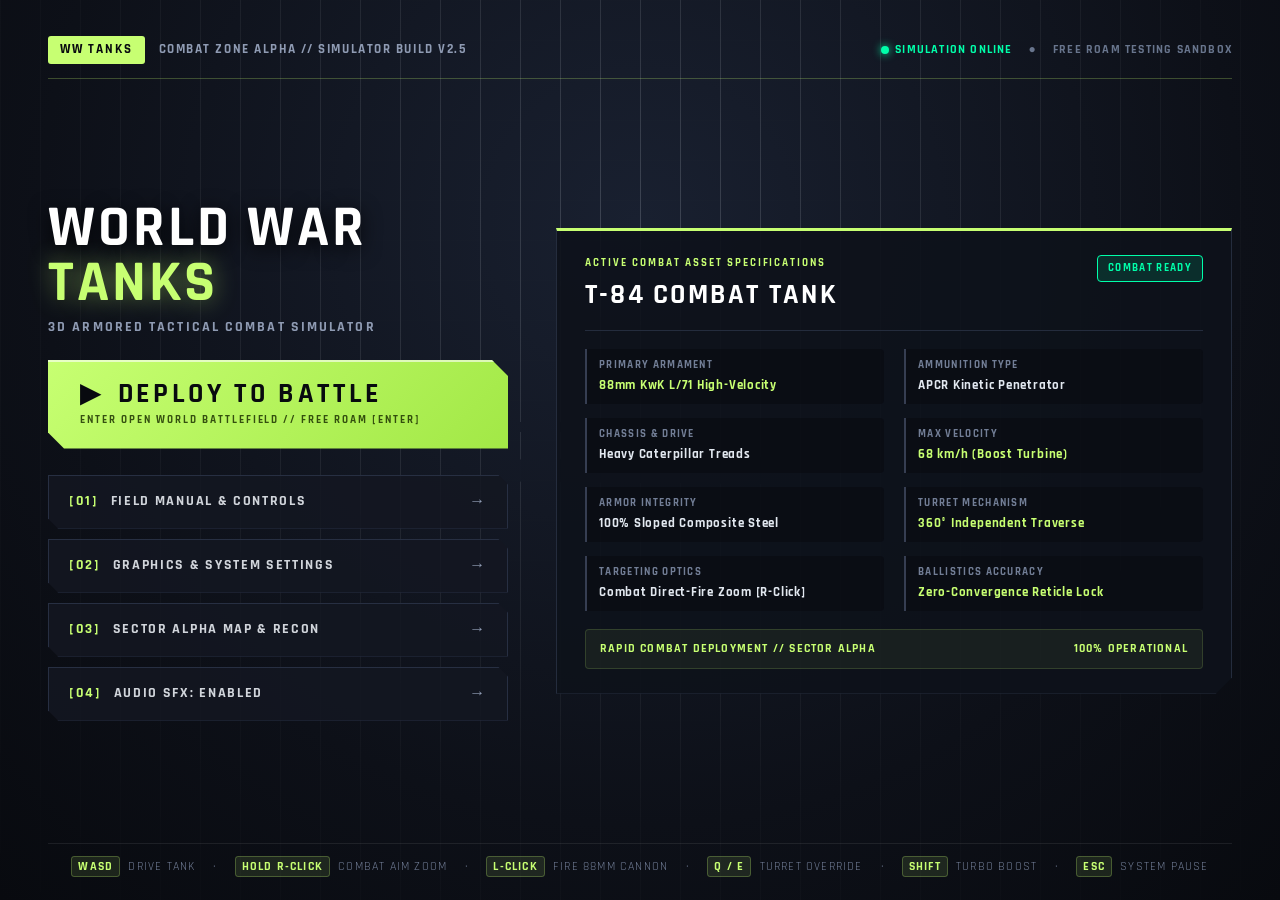
==== commit 6a4349a0: "Establish robust engine lifecycle coordinator, natural reverse steering, hardware cursor, and comple" ====
--- a/index.html
+++ b/index.html
@@ -129,12 +129,14 @@
     }
 
     #webgl {
-      position: fixed;
-      inset: 0;
-      width: 100%;
-      height: 100%;
-      display: block;
-      z-index: 1;
+      position: fixed !important;
+      inset: 0 !important;
+      width: 100% !important;
+      height: 100% !important;
+      display: block !important;
+      opacity: 1 !important;
+      visibility: visible !important;
+      z-index: 1 !important;
       touch-action: none;
     }
 
@@ -1649,7 +1651,7 @@
 
 
 
-      <section aria-label="Core Technology">
+      <section class="u-visually-hidden" aria-label="Core Technology">
         <h2>Core Technology Stack & Principles</h2>
         <p>Engineered with Three.js, Rapier 3D physics, procedural track dynamics, and WebGL rendering.</p>
       </section>
@@ -2314,6 +2316,36 @@
               <button class="opt-btn" onclick="window.toggleFullscreen()">TOGGLE FULLSCREEN [F11]</button>
             </div>
           </div>
+
+          <!-- Keybindings & Combat Operations Field Manual -->
+          <div class="setting-row">
+            <div class="setting-label-row">
+              <span class="setting-title">FIELD MANUAL &amp; KEYBOARD BINDINGS</span>
+              <span class="setting-current-val">STANDARD PROTOCOL</span>
+            </div>
+            <div style="margin-top: 10px; display: grid; grid-template-columns: 140px 1fr; gap: 8px 16px; background: rgba(0,0,0,0.3); padding: 14px; border: 1px solid rgba(255,255,255,0.08); border-radius: 4px; font-size: 13px;">
+              <span style="color: #00ffaa; font-weight: 700;">W / A / S / D</span>
+              <span style="color: #c9cdd4;">Drive Caterpillar Treads (Forward, Steer Left, Reverse, Steer Right)</span>
+
+              <span style="color: #00ffaa; font-weight: 700;">MOUSE MOVE</span>
+              <span style="color: #c9cdd4;">360&deg; Commander View &amp; Turret Traversal</span>
+
+              <span style="color: #00ffaa; font-weight: 700;">HOLD RIGHT-CLICK</span>
+              <span style="color: #c9cdd4;">High-Precision Optical Aim (Aligns Cannon)</span>
+
+              <span style="color: #00ffaa; font-weight: 700;">LEFT-CLICK</span>
+              <span style="color: #c9cdd4;">Fire 88mm KwK High-Velocity Cannon</span>
+
+              <span style="color: #00ffaa; font-weight: 700;">Q / E KEYS</span>
+              <span style="color: #c9cdd4;">Manual Turret Slew Override</span>
+
+              <span style="color: #00ffaa; font-weight: 700;">LEFT SHIFT</span>
+              <span style="color: #c9cdd4;">Engage Turbo Boost Turbine</span>
+
+              <span style="color: #00ffaa; font-weight: 700;">ESC KEY</span>
+              <span style="color: #c9cdd4;">Pause Combat Simulation &amp; Access Tactical Command Deck</span>
+            </div>
+          </div>
         </div>
 
         <!-- TAB 3: AUDIO -->
@@ -2454,22 +2486,63 @@
         }
       }
 
-      // Check when 3D engine is initialized, then dismiss loader & apply settings
+      // PROPER ROBUST ENGINE LIFECYCLE COORDINATOR
+      function isEngineFullyReady() {
+        const app = window._app;
+        if (!app) return false;
+        if (app.startup && !app.startup.isReady) return false;
+        if (!app.world || !app.world.robot || !app.world.camera) return false;
+        const info = app.renderer ? app.renderer.info : null;
+        if (!info || info.render.calls === 0) return false;
+        return true;
+      }
+
+      function onEngineReady() {
+        if (window._hasEngineInitialized) return;
+        window._hasEngineInitialized = true;
+        clearInterval(_loaderCheckInterval);
+
+        // Ensure WebGL Canvas is 100% visible
+        const canvas = document.querySelector('#webgl');
+        if (canvas) {
+          canvas.style.opacity = '1';
+          canvas.style.visibility = 'visible';
+        }
+
+        // Apply balanced 60 FPS graphics settings
+        window.applyAllSettings();
+
+        // Smoothly dismiss loader and open home deck
+        dismissLoaderAndShowMenu();
+      }
+
       let _loaderCheckInterval = setInterval(function() {
-        if (window._app && window._app.world && window._app.world.camera) {
-          clearInterval(_loaderCheckInterval);
-          setTimeout(dismissLoaderAndShowMenu, 350);
-          window.applyAllSettings();
-        }
-      }, 100);
-
+        if (isEngineFullyReady()) {
+          onEngineReady();
+        }
+      }, 60);
+
+      // Safe timeout (10 seconds) ensuring engine has plenty of time for shaders
       setTimeout(function() {
-        clearInterval(_loaderCheckInterval);
-        dismissLoaderAndShowMenu();
-      }, 2200);
+        if (!window._hasEngineInitialized && window._app && window._app.world) {
+          onEngineReady();
+        }
+      }, 10000);
 
       // GAME PAUSE & RESUME MECHANISM
       window.startGameFromMenu = function() {
+        if (!isEngineFullyReady()) {
+          const playTxt = document.querySelector('#btn-deck-play-txt');
+          if (playTxt) playTxt.textContent = 'INITIALIZING BATTLEFIELD...';
+          const waitTimer = setInterval(() => {
+            if (isEngineFullyReady()) {
+              clearInterval(waitTimer);
+              window.startGameFromMenu();
+            }
+          }, 80);
+          return;
+        }
+
         window.isGameMenuOpen = false;
         window._hasStartedGame = true;
         const playBtnTxt = document.querySelector('#btn-deck-play-txt');
@@ -2575,6 +2648,12 @@
 
       // Modal management
       window.openMenuModal = function(modalId) {
+        if (modalId === 'modal-controls') {
+          modalId = 'modal-options';
+          window.switchSettingsTab('tab-controls');
+        } else if (modalId === 'modal-options') {
+          window.switchSettingsTab('tab-graphics');
+        }
         const modal = document.getElementById(modalId);
         if (modal) modal.classList.add('active');
       };
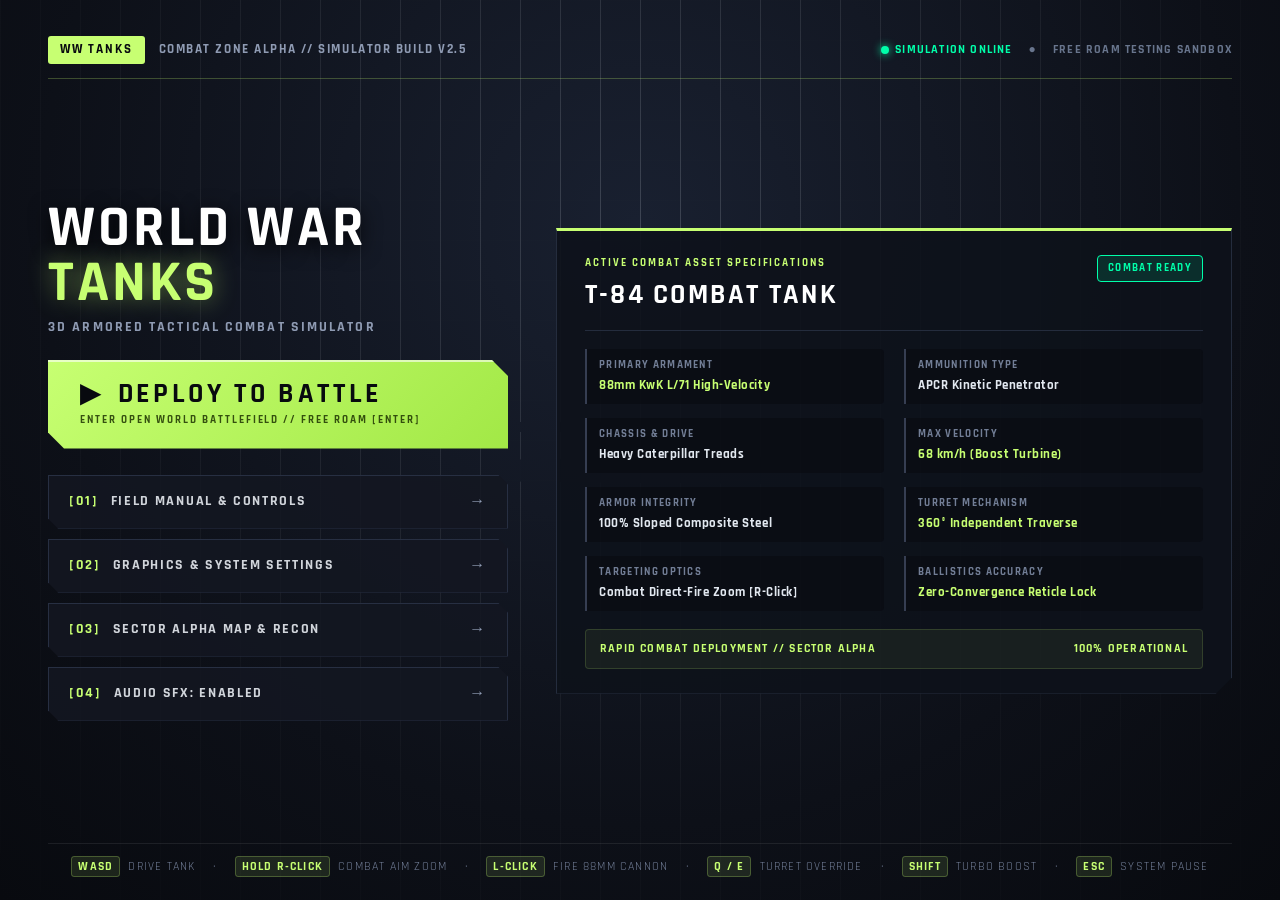
==== commit bb76c199: "Eliminate raycast bottleneck, synchronize turret with camera look, remove firing restrictions, and a" ====
--- a/index.html
+++ b/index.html
@@ -1331,6 +1331,7 @@
       border-left: 2px solid #363e52;
       padding: 8px 12px;
       border-radius: 0 4px 4px 0;
+      min-width: 0;
     }
 
     .spec-label {
@@ -1345,7 +1346,10 @@
       font-size: 13px;
       font-weight: 700;
       color: #e2e8f0;
-      letter-spacing: 0.06em;
+      letter-spacing: 0.04em;
+      white-space: nowrap;
+      overflow: hidden;
+      text-overflow: ellipsis;
     }
 
     .spec-value.highlight {
@@ -1569,7 +1573,7 @@
     body.in-menu-mode .tank-controls-bar,
     body.in-menu-mode #aim-circle,
     body.in-menu-mode #fps-mode-badge,
-    body.in-menu-mode #aim-required-alert {
+    body.in-menu-mode #aim-required-alert { display: none !important; opacity: 0 !important; pointer-events: none !important; 
       display: none !important;
     }
 
@@ -1680,10 +1684,7 @@
   <!-- World War Tanks Game Tactical HUD -->
   <div id="tank-hud">
     <!-- Aim Required Alert Prompt -->
-    <div id="aim-required-alert"
-      style="opacity: 0; transition: opacity 0.25s ease; position: absolute; bottom: 84px; left: 50%; transform: translateX(-50%); background: rgba(220, 40, 40, 0.9); color: #ffffff; font-size: 12px; font-weight: 800; padding: 6px 18px; border-radius: 4px; pointer-events: none; letter-spacing: 0.1em; z-index: 1000; box-shadow: 0 0 16px rgba(220, 40, 40, 0.6);">
-      HOLD RIGHT CLICK OR PRESS SCROLL TO AIM BEFORE FIRING
-    </div>
+    <!-- Free Combat Fire Active -->
 
     <!-- FPS Sniper Mode Indicator Badge -->
     <div id="fps-mode-badge"
@@ -1738,10 +1739,8 @@
     </div>
 
     <!-- Controls hint -->
-    <div class="tank-controls-bar">
-      <span>WASD</span> TANK TREADS &middot; <span>MOUSE</span> 360° LOOK &amp; TURRET AIM &middot; <span>CLICK
-        CANVAS</span> LOCK CURSOR &middot; <span>HOLD R-CLICK</span> ZOOM AIM &middot; <span>PRESS SCROLL</span> LOCK
-      AIM &middot; <span>L-CLICK</span> FIRE CANNON
+        <div class="tank-controls-bar">
+      <span>WASD</span> DRIVE TANK &middot; <span>MOUSE</span> 360° TURRET AIM &middot; <span>L-CLICK / SPACE</span> FIRE CANNON &middot; <span>HOLD R-CLICK</span> OPTICAL SNIPER ZOOM &middot; <span>ESC</span> PAUSE MENU
     </div>
   </div>
 
@@ -1824,6 +1823,14 @@
         if (reloadTimer > 0) return;
         reloadTimer = 0.25;
 
+        // FIRE 3D TANK HIGH-VELOCITY CANNON
+        try {
+          const bs = window._app && window._app.world ? window._app.world.bulletSystem : null;
+          if (bs && typeof bs.handleBurstShot === 'function') {
+            bs.handleBurstShot();
+          }
+        } catch(e) {}
+
         const reloadIndicatorEl = document.querySelector('.tactical-hud__reload-indicator');
         if (reloadIndicatorEl) {
           reloadIndicatorEl.textContent = '● RECHARGING BREECH...';
@@ -1861,17 +1868,6 @@
       window.addEventListener('mousedown', function (e) {
         if (window.isGameMenuOpen) return;
         if (e.button === 0) {
-          const cam = window._app && window._app.world ? window._app.world.camera : null;
-          const isAimActive = cam && (cam.isAiming || cam.isAimFixed);
-          if (!isAimActive) {
-            const alertEl = document.querySelector('#aim-required-alert');
-            if (alertEl) {
-              alertEl.style.opacity = '1';
-              clearTimeout(alertEl._timer);
-              alertEl._timer = setTimeout(() => { alertEl.style.opacity = '0'; }, 1100);
-            }
-            return;
-          }
           if (reloadTimer <= 0) {
             triggerShoot();
           }
@@ -1989,26 +1985,7 @@
     })();
   </script>
 
-  <script>
-    // Left click fire trigger with aim check
-    window.addEventListener('mousedown', function (e) {
-      if (e.button === 0) {
-        const app = window._app || window.app;
-        const cam = app && app.camera;
-        const isAim = cam && (cam.isAiming || cam.isAimFixed);
-        if (!isAim) {
-          const alertEl = document.getElementById('aim-required-alert');
-          if (alertEl) {
-            alertEl.classList.add('visible');
-            clearTimeout(window._aimAlertTimer);
-            window._aimAlertTimer = setTimeout(() => {
-              alertEl.classList.remove('visible');
-            }, 1800);
-          }
-        }
-      }
-    }, true);
-  </script>
+  <!-- Left click fire unblocked -->
 
     <!-- In-Game Return to Menu Button -->
     <button id="btn-return-menu" onclick="window.openGameMenu()">MENU [ESC]</button>
@@ -2512,6 +2489,21 @@
         // Apply balanced 60 FPS graphics settings
         window.applyAllSettings();
 
+        // Ensure intro auto-shooting is neutralized immediately
+        if (window._app && window._app.intro) {
+          try {
+            window._app.intro.stopIntroShooting?.();
+            if (window._app.intro.introShootTimer) {
+              window._app.intro.introShootTimer.kill?.();
+              window._app.intro.introShootTimer = null;
+            }
+            window._app.intro.state = 'done';
+          } catch(e) {}
+        }
+        if (window._app && window._app.controller) {
+          window._app.controller.inputEnabled = true;
+        }
+
         // Smoothly dismiss loader and open home deck
         dismissLoaderAndShowMenu();
       }
@@ -2569,6 +2561,24 @@
           audio.volume = 0.5;
           audio.play().catch(() => {});
         } catch(e) {}
+
+        // STOP ANY INTRO AUTOPILOT / SHOOTING
+        if (window._app && window._app.intro) {
+          try {
+            window._app.intro.stopIntroShooting?.();
+            if (window._app.intro.introShootTimer) {
+              window._app.intro.introShootTimer.kill?.();
+              window._app.intro.introShootTimer = null;
+            }
+            window._app.intro.state = 'done';
+          } catch(e) {}
+        }
+
+        // PERMANENTLY ENABLE TANK CONTROLS (WASD, MOUSE, TURRET)
+        if (window._app) {
+          if (window._app.controller) window._app.controller.inputEnabled = true;
+          if (window._app.world && window._app.world.controller) window._app.world.controller.inputEnabled = true;
+        }
 
         // UNPAUSE 3D SIMULATION & RESTORE AUDIO
         if (window._app) {
